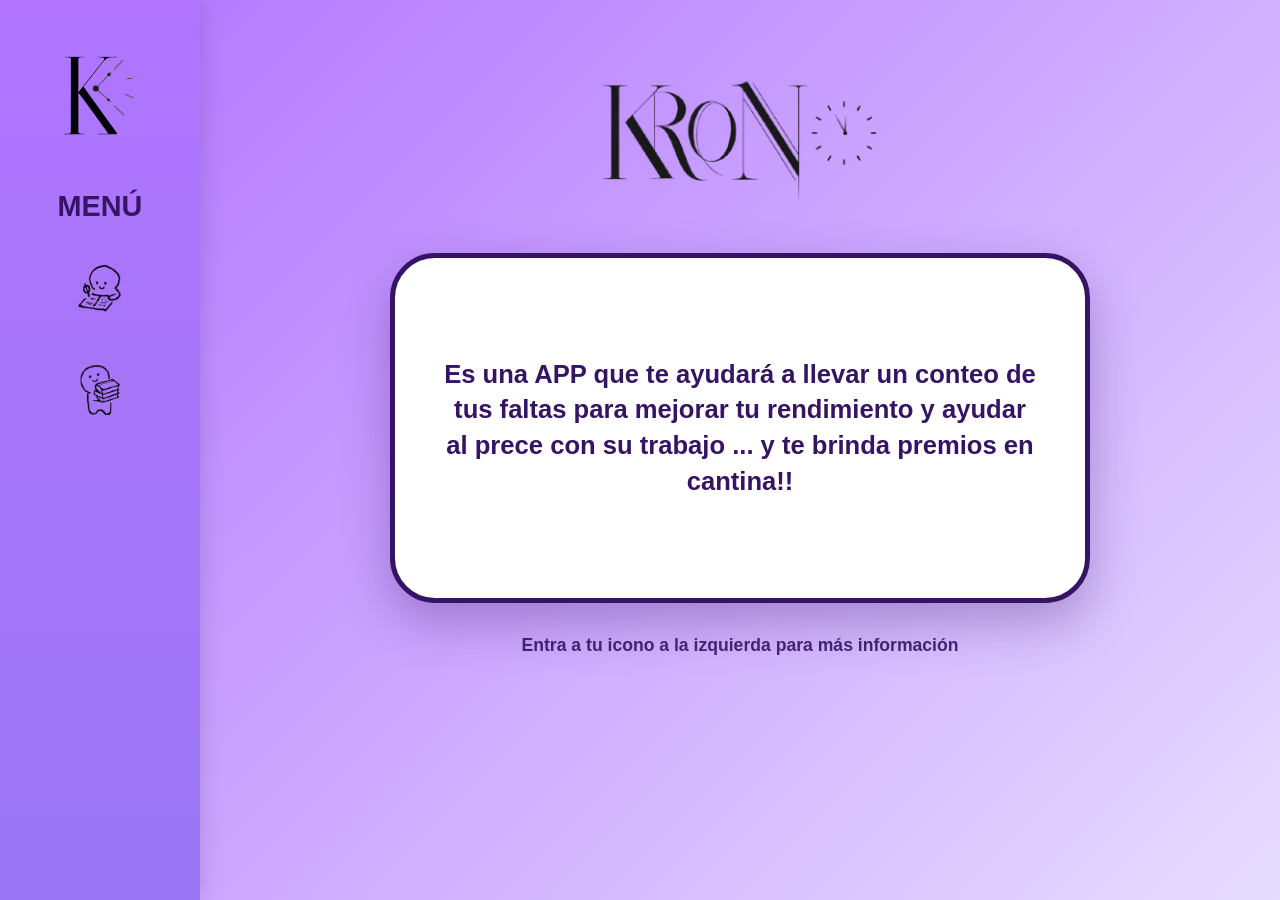
==== TESINA/CODIGO/Index.html @ 855ec4f6 "primerapantallacodigo" ====
<!DOCTYPE html>
<html lang="es">
<head>
    <meta charset="UTF-8">
    <meta name="viewport" content="width=device-width, initial-scale=1.0">
    <title>KRONO | Web Oficial</title>
    <link rel="stylesheet" href="style.css">
</head>
<body>

    <div class="layout">
        <aside class="sidebar">
            <div class="logo-top">
                <img src="logo-lateral.png" alt="Logo" class="side-img">
            </div> 
            
            <h2 class="menu-title">MENÚ</h2>
            
            <nav class="nav-icons">
                <a href="alumno.html" target="_blank" class="nav-item">
                    <img src="icono-alumno.png" alt="Alumno">
                </a>
                <a href="preceptoria.html" target="_blank" class="nav-item">
                    <img src="icono-prece.png" alt="Preceptoría">
                </a>
            </nav>
        </aside>

        <main class="main-content">
            <div class="hero-container">
                
                <div class="main-title-img">
                    <img src="titulo-krono-imagen.png" alt="KRONO" class="krono-header">
                </div>
                
                <div class="flip-card">
                    <div class="flip-card-inner">
                        
                        <div class="flip-card-front">
                            <p>Es una APP que te ayudará a llevar un conteo de tus faltas para mejorar tu rendimiento y ayudar al prece con su trabajo ... y te brinda premios en cantina!!</p>
                        </div>

                        <div class="flip-card-back">
                            <img src="imagen-escuela.png" alt="Mi Escuela" class="school-img">
                        </div>

                    </div>
                </div>

                <p class="footer-msg">Entra a tu icono a la izquierda para más información</p>
            </div>
        </main>
    </div>

</body>
</html>
---- TESINA/CODIGO/style.css ----
:root {
    --p1: #9976f3;
    --p2: #b67bff;
    --p3: #b175ff;
    --dark: #351464;
    --bg-light: #e6dcff;
}

* {
    margin: 0;
    padding: 0;
    box-sizing: border-box;
}

body {
    background: #e6dcff;
    min-height: 100vh;
    font-family: 'Arial', sans-serif;
    overflow-x: hidden;
}

.layout {
    display: flex;
    min-height: 100vh;
    width: 100%;
}

/* --- SIDEBAR IZQUIERDA --- */
.sidebar {
    width: 200px;
    background: linear-gradient(to bottom, var(--p3), var(--p1));
    display: flex;
    flex-direction: column;
    align-items: center;
    padding: 2rem 0.5rem;
    box-shadow: 5px 0 20px rgba(0,0,0,0.1);
    flex-shrink: 0;
    z-index: 10;
}

.side-img {
    width: 130px; /* Tamaño que vos elegiste */
    height: auto;
    margin-bottom: 1.5rem;
}

.menu-title {
    color: var(--dark);
    font-size: 1.8rem;
    font-weight: 900;
    margin-bottom: 2.5rem;
    text-align: center;
}

.nav-icons {
    display: flex;
    flex-direction: column;
    gap: 3rem;
}

.nav-item img {
    width: 50px;
    height: auto;
    transition: transform 0.3s ease;
}

.nav-item:hover img {
    transform: scale(1.50); /* Tu efecto de agrandado */
}

/* --- CONTENIDO DERECHO CON DEGRADADO --- */
.main-content {
    flex: 1;
    display: flex;
    justify-content: center;
    align-items: flex-start; /* Contenido arriba */
    padding-top: 5vh;
    padding-left: 2rem;
    padding-right: 2rem;
    background: linear-gradient(135deg, var(--p2) 0%, var(--bg-light) 100%);
}

.hero-container {
    max-width: 700px;
    width: 100%;
    text-align: center;
}

/* Título KRONO con efecto igual a los iconos */
.krono-header {
    width: 100%;
    max-width: 320px;
    height: auto;
    margin-bottom: 1.5rem;
    transition: transform 0.3s ease;
    cursor: pointer;
}

.krono-header:hover {
    transform: scale(1.30);
}

/* --- MAGIA DEL FLIP CARD (GIRO) --- */
.flip-card {
    background-color: transparent;
    width: 100%;
    height: 350px; 
    perspective: 1000px;
    margin-bottom: 2rem;
}

.flip-card-inner {
    position: relative;
    width: 100%;
    height: 100%;
    text-align: center;
    transition: transform 0.8s;
    transform-style: preserve-3d;
}

/* Girar al pasar el mouse */
.flip-card:hover .flip-card-inner {
    transform: rotateY(180deg);
}

.flip-card-front, .flip-card-back {
    position: absolute;
    width: 100%;
    height: 100%;
    -webkit-backface-visibility: hidden;
    backface-visibility: hidden;
    border-radius: 45px;
    display: flex;
    align-items: center;
    justify-content: center;
    /* Borde oscuro y sombra pesada */
    border: 5px solid var(--dark);
    box-shadow: 0 20px 50px rgba(53, 20, 100, 0.3);
}

/* Cara Frontal (Texto) */
.flip-card-front {
    background-color: white;
    padding: 3rem;
}

.flip-card-front p {
    color: var(--dark);
    font-size: 1.6rem;
    line-height: 1.4;
    font-weight: 600;
}

/* Cara Trasera (Imagen Escuela con Degradado Celeste Arriba) */
.flip-card-back {
    background-color: var(--p1);
    transform: rotateY(180deg);
    overflow: hidden;
    position: relative;
}

/* El degradado celeste arriba de la imagen */
.flip-card-back::after {
    content: "";
    position: absolute;
    top: 0;
    left: 0;
    width: 100%;
    height: 40%;
    background: linear-gradient(to bottom, rgba(135, 206, 235, 0.7) 0%, transparent 100%);
    z-index: 1;
}

.school-img {
    width: 100%;
    height: 100%;
    object-fit: cover;
    position: absolute;
    top: 0;
    left: 0;
    z-index: 0;
}

.footer-msg {
    font-size: 1.1rem;
    color: var(--dark);
    font-weight: bold;
    opacity: 0.9;
}

/* --- AJUSTES PARA CELULARES --- */
@media (max-width: 768px) {
    .sidebar {
        width: 85px;
    }
    
    .side-img {
        width: 60px; /* Más chico en celu para que no tape todo */
    }

    .menu-title {
        font-size: 0.9rem;
    }

    .nav-item img {
        width: 40px;
    }

    .flip-card {
        height: 280px;
    }

    .flip-card-front p {
        font-size: 1.1rem;
    }

    .krono-header {
        max-width: 220px;
    }
}
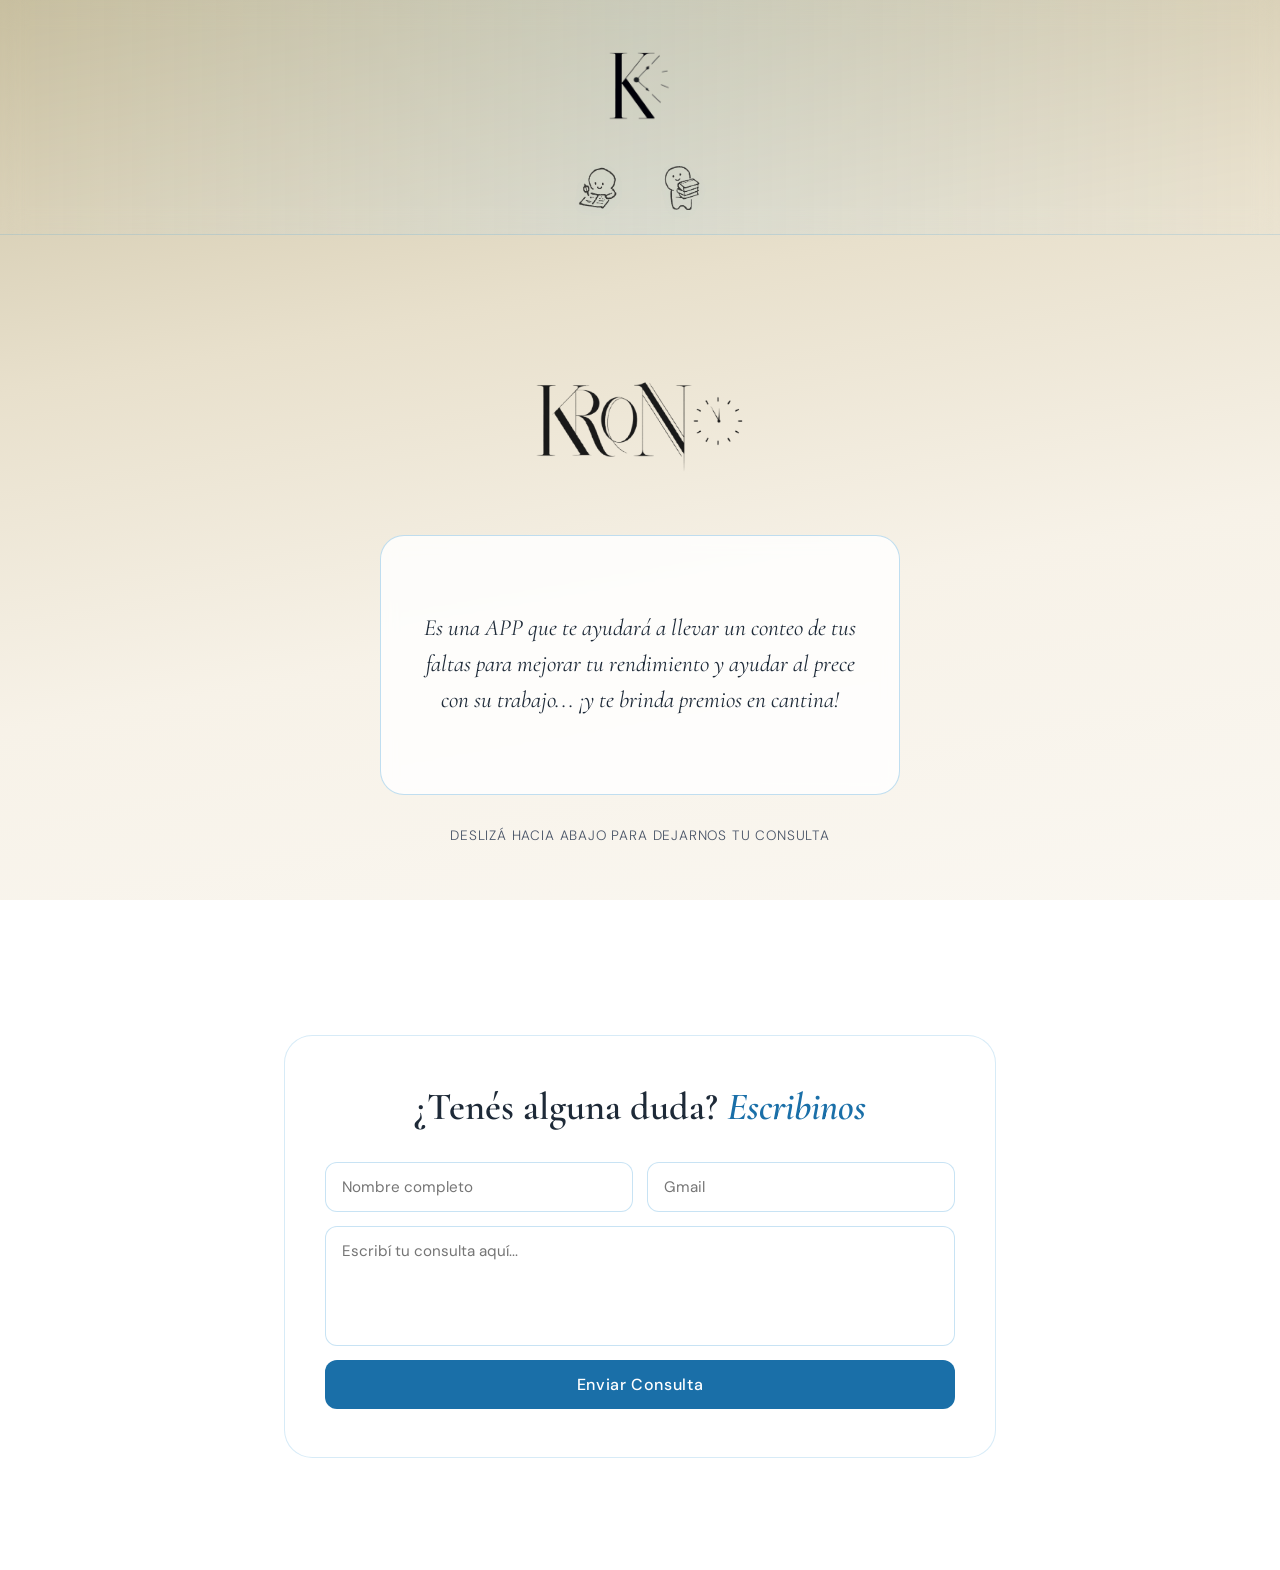
==== commit f995261e: "cambiamoslaestetica" ====
--- a/TESINA/CODIGO/Index.html
+++ b/TESINA/CODIGO/Index.html
@@ -7,50 +7,65 @@
     <link rel="stylesheet" href="style.css">
 </head>
 <body>
+    <div class="bg-blur"></div>
 
     <div class="layout">
-        <aside class="sidebar">
+
+        <header class="sidebar">
             <div class="logo-top">
-                <img src="logo-lateral.png" alt="Logo" class="side-img">
-            </div> 
-            
-            <h2 class="menu-title">MENÚ</h2>
-            
+                <img src="logo-lateral.png" alt="Logo KRONO" class="side-img">
+            </div>
             <nav class="nav-icons">
-                <a href="alumno.html" target="_blank" class="nav-item">
+                <a href="alumno.html" class="nav-item">
                     <img src="icono-alumno.png" alt="Alumno">
                 </a>
-                <a href="preceptoria.html" target="_blank" class="nav-item">
+                <a href="preceptoria.html" class="nav-item">
                     <img src="icono-prece.png" alt="Preceptoría">
                 </a>
             </nav>
-        </aside>
+        </header>
 
         <main class="main-content">
-            <div class="hero-container">
-                
-                <div class="main-title-img">
-                    <img src="titulo-krono-imagen.png" alt="KRONO" class="krono-header">
+
+            <section class="hero-section">
+                <div class="hero-container">
+                    <div class="main-title-img">
+                        <img src="titulo-krono-imagen.png" alt="KRONO" class="krono-header">
+                    </div>
+
+                    <div class="flip-card">
+                        <div class="flip-card-inner">
+                            <div class="flip-card-front">
+                                <p>Es una APP que te ayudará a llevar un conteo de tus faltas para mejorar tu rendimiento y ayudar al prece con su trabajo... ¡y te brinda premios en cantina!</p>
+                            </div>
+                            <div class="flip-card-back">
+                                <img src="imagen-escuela.png" alt="Mi Escuela" class="school-img">
+                            </div>
+                        </div>
+                    </div>
+
+                    <p class="footer-msg">Deslizá hacia abajo para dejarnos tu consulta</p>
                 </div>
-                
-                <div class="flip-card">
-                    <div class="flip-card-inner">
-                        
-                        <div class="flip-card-front">
-                            <p>Es una APP que te ayudará a llevar un conteo de tus faltas para mejorar tu rendimiento y ayudar al prece con su trabajo ... y te brinda premios en cantina!!</p>
+            </section>
+
+            <section id="contacto" class="contact-section">
+                <div class="form-container">
+                    <h2 class="section-title">¿Tenés alguna duda? <span>Escribinos</span></h2>
+
+                    <form id="contactForm" action="https://formspree.io/f/mgopoaoa" method="POST" class="krono-form">
+                        <div class="form-row">
+                            <input type="text" name="nombre" id="nombre" placeholder="Nombre completo" required>
+                            <input type="email" name="email" id="email" placeholder="Gmail" required>
                         </div>
+                        <textarea name="consulta" id="consulta" placeholder="Escribí tu consulta aquí..." required></textarea>
+                        <button type="submit" class="btn-enviar">Enviar Consulta</button>
+                    </form>
+                </div>
+            </section>
 
-                        <div class="flip-card-back">
-                            <img src="imagen-escuela.png" alt="Mi Escuela" class="school-img">
-                        </div>
-
-                    </div>
-                </div>
-
-                <p class="footer-msg">Entra a tu icono a la izquierda para más información</p>
-            </div>
         </main>
     </div>
 
+    <script src="script.js"></script>
 </body>
-</html>+</html>
--- a/TESINA/CODIGO/style.css
+++ b/TESINA/CODIGO/style.css
@@ -1,220 +1,276 @@
+@import url('https://fonts.googleapis.com/css2?family=Cormorant+Garamond:ital,wght@0,400;0,600;1,400;1,600&family=DM+Sans:wght@300;400;500&display=swap');
+
 :root {
-    --p1: #9976f3;
-    --p2: #b67bff;
-    --p3: #b175ff;
-    --dark: #351464;
-    --bg-light: #e6dcff;
-}
-
-* {
-    margin: 0;
-    padding: 0;
-    box-sizing: border-box;
+    --sky-light:   #ddeeff;
+    --sky-mid:     #a8d4f5;
+    --sky-strong:  #4ba3d9;
+    --sky-deep:    #1a6fa8;
+    --cream-dark:  #c8bfa0;
+    --cream-mid:   #e8e0cc;
+    --cream-light: #f7f2e8;
+    --cream-pale:  #faf7f1;
+    --ink:         #1e2a38;
+    --ink-muted:   #4a5568;
+}
+
+* { margin: 0; padding: 0; box-sizing: border-box; }
+
+/* FONDO: degradé de crudo oscuro arriba → muy claro abajo */
+.bg-blur {
+    position: fixed;
+    top: 0; left: 0; width: 100%; height: 100%;
+    background: linear-gradient(170deg, var(--cream-dark) 0%, var(--cream-mid) 35%, var(--cream-light) 65%, var(--cream-pale) 100%);
+    z-index: -1;
+    transition: filter 0.2s ease;
 }
 
 body {
-    background: #e6dcff;
     min-height: 100vh;
-    font-family: 'Arial', sans-serif;
+    font-family: 'DM Sans', sans-serif;
+    color: var(--ink);
     overflow-x: hidden;
 }
 
+/* ── LAYOUT: columna centrada sin sidebar ── */
 .layout {
     display: flex;
-    min-height: 100vh;
-    width: 100%;
-}
-
-/* --- SIDEBAR IZQUIERDA --- */
+    flex-direction: column;
+    align-items: center;
+    width: 100%;
+}
+
+/* ── HEADER: logo + nav centrado ── */
 .sidebar {
-    width: 200px;
-    background: linear-gradient(to bottom, var(--p3), var(--p1));
-    display: flex;
-    flex-direction: column;
-    align-items: center;
-    padding: 2rem 0.5rem;
-    box-shadow: 5px 0 20px rgba(0,0,0,0.1);
-    flex-shrink: 0;
-    z-index: 10;
-}
-
-.side-img {
-    width: 130px; /* Tamaño que vos elegiste */
-    height: auto;
-    margin-bottom: 1.5rem;
-}
-
-.menu-title {
-    color: var(--dark);
-    font-size: 1.8rem;
-    font-weight: 900;
-    margin-bottom: 2.5rem;
+    width: 100%;
+    background: linear-gradient(to right, transparent, rgba(168,212,245,0.18), transparent);
+    border-bottom: 1px solid rgba(75,163,217,0.2);
+    display: flex;
+    flex-direction: column;
+    align-items: center;
+    padding: 2rem 1rem 1.5rem;
+    position: sticky;
+    top: 0;
+    z-index: 100;
+    backdrop-filter: blur(12px);
+    -webkit-backdrop-filter: blur(12px);
+}
+
+.logo-top { margin-bottom: 1.2rem; }
+.side-img { width: 110px; height: auto; transition: transform 0.3s ease; }
+.side-img:hover { transform: scale(1.08); }
+
+.menu-title { display: none; } /* no se usa en layout centrado */
+
+.nav-icons {
+    display: flex;
+    flex-direction: row;
+    gap: 2.5rem;
+    align-items: center;
+}
+
+.nav-item {
+    display: flex;
+    flex-direction: column;
+    align-items: center;
+    gap: 6px;
+    text-decoration: none;
+    opacity: 0.75;
+    transition: opacity 0.3s ease, transform 0.3s ease;
+}
+
+.nav-item:hover {
+    opacity: 1;
+    transform: translateY(-3px);
+}
+
+.nav-item img {
+    width: 44px;
+    height: 44px;
+    object-fit: contain;
+    filter: drop-shadow(0 2px 6px rgba(26,111,168,0.15));
+    transition: transform 0.3s cubic-bezier(0.175, 0.885, 0.32, 1.275);
+}
+
+.nav-item:hover img { transform: scale(1.15); }
+
+/* ── CONTENIDO ── */
+.main-content {
+    width: 100%;
+    max-width: 760px;
+    padding: 0 1.5rem;
+}
+
+/* ── HERO ── */
+.hero-section {
+    min-height: 80vh;
+    display: flex;
+    justify-content: center;
+    align-items: center;
+    padding: 5vh 0 4vh;
+}
+
+.hero-container {
+    width: 100%;
     text-align: center;
-}
-
-.nav-icons {
-    display: flex;
-    flex-direction: column;
-    gap: 3rem;
-}
-
-.nav-item img {
-    width: 50px;
-    height: auto;
-    transition: transform 0.3s ease;
-}
-
-.nav-item:hover img {
-    transform: scale(1.50); /* Tu efecto de agrandado */
-}
-
-/* --- CONTENIDO DERECHO CON DEGRADADO --- */
-.main-content {
-    flex: 1;
-    display: flex;
-    justify-content: center;
-    align-items: flex-start; /* Contenido arriba */
-    padding-top: 5vh;
-    padding-left: 2rem;
-    padding-right: 2rem;
-    background: linear-gradient(135deg, var(--p2) 0%, var(--bg-light) 100%);
-}
-
-.hero-container {
-    max-width: 700px;
-    width: 100%;
-    text-align: center;
-}
-
-/* Título KRONO con efecto igual a los iconos */
+    display: flex;
+    flex-direction: column;
+    align-items: center;
+    gap: 2rem;
+}
+
+.main-title-img { margin-bottom: 0.5rem; }
+
 .krono-header {
     width: 100%;
-    max-width: 320px;
-    height: auto;
-    margin-bottom: 1.5rem;
-    transition: transform 0.3s ease;
+    max-width: 240px;
     cursor: pointer;
-}
-
-.krono-header:hover {
-    transform: scale(1.30);
-}
-
-/* --- MAGIA DEL FLIP CARD (GIRO) --- */
+    transition: transform 0.35s ease;
+}
+.krono-header:hover { transform: scale(1.12); }
+
+/* ── FLIP CARD ── */
 .flip-card {
-    background-color: transparent;
-    width: 100%;
-    height: 350px; 
+    width: 100%;
+    max-width: 520px;
+    height: 260px;
     perspective: 1000px;
-    margin-bottom: 2rem;
 }
 
 .flip-card-inner {
     position: relative;
-    width: 100%;
-    height: 100%;
-    text-align: center;
+    width: 100%; height: 100%;
     transition: transform 0.8s;
     transform-style: preserve-3d;
 }
 
-/* Girar al pasar el mouse */
-.flip-card:hover .flip-card-inner {
+.flip-card:hover .flip-card-inner { transform: rotateY(180deg); }
+
+.flip-card-front,
+.flip-card-back {
+    position: absolute;
+    width: 100%; height: 100%;
+    backface-visibility: hidden;
+    border-radius: 24px;
+    border: 1.5px solid rgba(75,163,217,0.35);
+    display: flex;
+    align-items: center;
+    justify-content: center;
+    overflow: hidden;
+}
+
+.flip-card-front {
+    background: rgba(255,255,255,0.82);
+    backdrop-filter: blur(8px);
+    padding: 2rem 2.5rem;
+}
+
+.flip-card-front p {
+    font-family: 'Cormorant Garamond', serif;
+    font-size: 1.45rem;
+    font-weight: 400;
+    font-style: italic;
+    line-height: 1.55;
+    color: var(--ink);
+}
+
+.flip-card-back {
+    background: var(--sky-mid);
     transform: rotateY(180deg);
 }
 
-.flip-card-front, .flip-card-back {
-    position: absolute;
-    width: 100%;
-    height: 100%;
-    -webkit-backface-visibility: hidden;
-    backface-visibility: hidden;
-    border-radius: 45px;
-    display: flex;
-    align-items: center;
+.school-img { width: 100%; height: 100%; object-fit: cover; }
+
+.footer-msg {
+    font-family: 'DM Sans', sans-serif;
+    font-size: 0.85rem;
+    font-weight: 300;
+    letter-spacing: 0.06em;
+    color: var(--ink-muted);
+    text-transform: uppercase;
+}
+
+/* ── FORMULARIO ── */
+.contact-section {
+    padding: 5rem 0 7rem;
+    display: flex;
     justify-content: center;
-    /* Borde oscuro y sombra pesada */
-    border: 5px solid var(--dark);
-    box-shadow: 0 20px 50px rgba(53, 20, 100, 0.3);
-}
-
-/* Cara Frontal (Texto) */
-.flip-card-front {
-    background-color: white;
-    padding: 3rem;
-}
-
-.flip-card-front p {
-    color: var(--dark);
-    font-size: 1.6rem;
-    line-height: 1.4;
+}
+
+.form-container {
+    width: 100%;
+    background: rgba(255,255,255,0.78);
+    padding: 3rem 2.5rem;
+    border-radius: 28px;
+    border: 1.5px solid rgba(75,163,217,0.22);
+    backdrop-filter: blur(10px);
+}
+
+.section-title {
+    font-family: 'Cormorant Garamond', serif;
+    font-size: 2.4rem;
     font-weight: 600;
-}
-
-/* Cara Trasera (Imagen Escuela con Degradado Celeste Arriba) */
-.flip-card-back {
-    background-color: var(--p1);
-    transform: rotateY(180deg);
-    overflow: hidden;
-    position: relative;
-}
-
-/* El degradado celeste arriba de la imagen */
-.flip-card-back::after {
-    content: "";
-    position: absolute;
-    top: 0;
-    left: 0;
-    width: 100%;
-    height: 40%;
-    background: linear-gradient(to bottom, rgba(135, 206, 235, 0.7) 0%, transparent 100%);
-    z-index: 1;
-}
-
-.school-img {
-    width: 100%;
-    height: 100%;
-    object-fit: cover;
-    position: absolute;
-    top: 0;
-    left: 0;
-    z-index: 0;
-}
-
-.footer-msg {
-    font-size: 1.1rem;
-    color: var(--dark);
-    font-weight: bold;
-    opacity: 0.9;
-}
-
-/* --- AJUSTES PARA CELULARES --- */
-@media (max-width: 768px) {
-    .sidebar {
-        width: 85px;
-    }
-    
-    .side-img {
-        width: 60px; /* Más chico en celu para que no tape todo */
-    }
-
-    .menu-title {
-        font-size: 0.9rem;
-    }
-
-    .nav-item img {
-        width: 40px;
-    }
-
-    .flip-card {
-        height: 280px;
-    }
-
-    .flip-card-front p {
-        font-size: 1.1rem;
-    }
-
-    .krono-header {
-        max-width: 220px;
-    }
-}+    margin-bottom: 2rem;
+    text-align: center;
+    color: var(--ink);
+}
+.section-title span { color: var(--sky-deep); font-style: italic; }
+
+.krono-form { display: flex; flex-direction: column; gap: 14px; }
+.form-row { display: grid; grid-template-columns: 1fr 1fr; gap: 14px; }
+
+input, textarea {
+    padding: 14px 16px;
+    border: 1.5px solid rgba(75,163,217,0.3);
+    border-radius: 12px;
+    font-family: 'DM Sans', sans-serif;
+    font-size: 0.95rem;
+    background: rgba(255,255,255,0.7);
+    color: var(--ink);
+    outline: none;
+    transition: border-color 0.25s ease, background 0.25s ease;
+}
+input:focus, textarea:focus {
+    border-color: var(--sky-strong);
+    background: white;
+}
+textarea { min-height: 120px; resize: none; }
+
+.btn-enviar {
+    background: var(--sky-deep);
+    color: white;
+    padding: 14px;
+    border: none;
+    border-radius: 12px;
+    font-family: 'DM Sans', sans-serif;
+    font-size: 1rem;
+    font-weight: 500;
+    letter-spacing: 0.04em;
+    cursor: pointer;
+    transition: background 0.25s ease, transform 0.2s ease;
+}
+.btn-enviar:hover { background: var(--sky-strong); transform: translateY(-2px); }
+
+/* ── MOBILE ── */
+@media (max-width: 640px) {
+    .side-img { width: 80px; }
+    .nav-icons { gap: 1.8rem; }
+    .nav-item img { width: 36px; height: 36px; }
+    .flip-card { height: 210px; }
+    .flip-card-front p { font-size: 1.15rem; }
+    .form-row { grid-template-columns: 1fr; }
+    .section-title { font-size: 1.8rem; }
+    .form-container { padding: 2rem 1.5rem; }
+}
+
+/* ══════════════════════════════════
+   HEADER — ocultar al hacer scroll
+══════════════════════════════════ */
+.sidebar {
+    transition: transform 0.35s cubic-bezier(0.4, 0, 0.2, 1),
+                opacity   0.35s ease;
+}
+.sidebar.header-oculto {
+    transform: translateY(-100%);
+    opacity: 0;
+    pointer-events: none;
+}
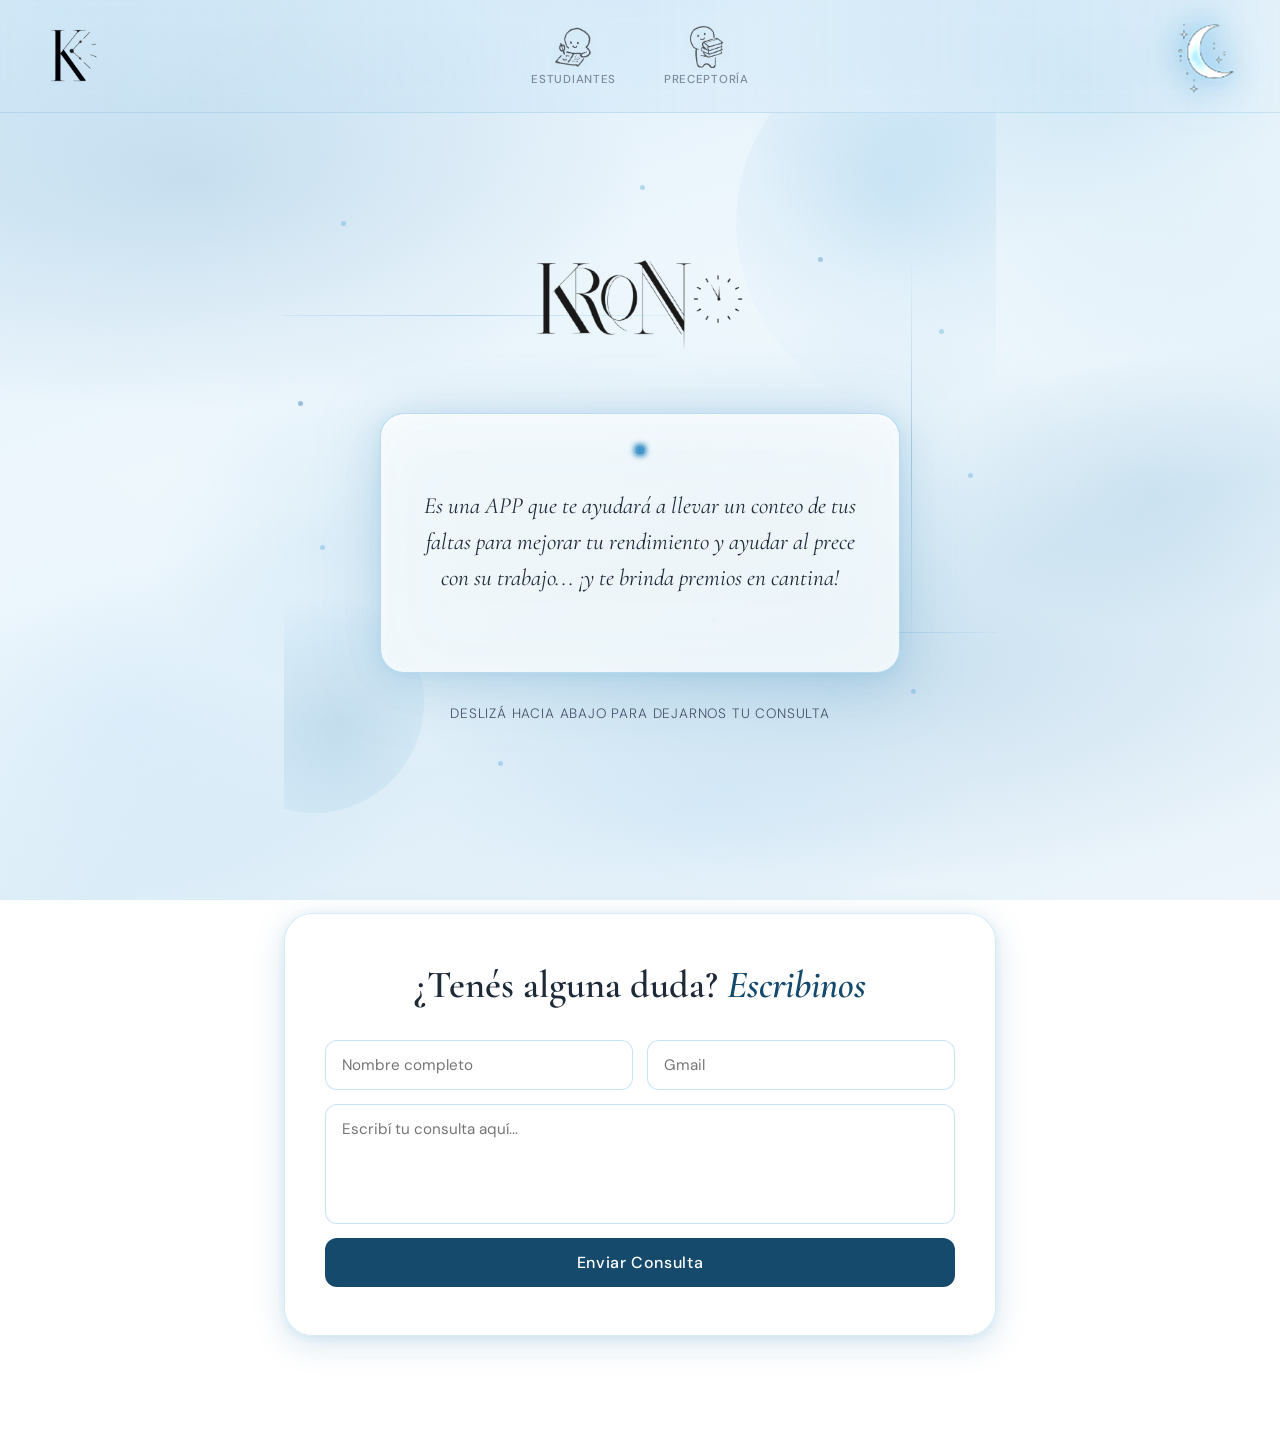
==== commit dadc405c: "update27mayo" ====
--- a/TESINA/CODIGO/Index.html
+++ b/TESINA/CODIGO/Index.html
@@ -3,7 +3,8 @@
 <head>
     <meta charset="UTF-8">
     <meta name="viewport" content="width=device-width, initial-scale=1.0">
-    <title>KRONO | Web Oficial</title>
+    <title>Krono | Web Oficial</title>
+    <link rel="icon" type="image/x-icon" href="favicon.png">
     <link rel="stylesheet" href="style.css">
 </head>
 <body>
@@ -15,12 +16,14 @@
             <div class="logo-top">
                 <img src="logo-lateral.png" alt="Logo KRONO" class="side-img">
             </div>
-            <nav class="nav-icons">
+                        <nav class="nav-icons">
                 <a href="alumno.html" class="nav-item">
-                    <img src="icono-alumno.png" alt="Alumno">
+                    <img src="icono-alumno.png" alt="Estudiantes">
+                    <span class="nav-label">Estudiantes</span>
                 </a>
                 <a href="preceptoria.html" class="nav-item">
                     <img src="icono-prece.png" alt="Preceptoría">
+                    <span class="nav-label">Preceptoría</span>
                 </a>
             </nav>
         </header>
@@ -28,6 +31,20 @@
         <main class="main-content">
 
             <section class="hero-section">
+
+                <!-- Líneas animadas de acento -->
+                <div class="hero-lines" aria-hidden="true">
+                    <span></span>
+                    <span></span>
+                    <span></span>
+                </div>
+
+                <!-- Puntos decorativos pulsantes de fondo -->
+                <div class="hero-dots" aria-hidden="true">
+                    <span></span><span></span><span></span><span></span><span></span>
+                    <span></span><span></span><span></span><span></span><span></span>
+                </div>
+
                 <div class="hero-container">
                     <div class="main-title-img">
                         <img src="titulo-krono-imagen.png" alt="KRONO" class="krono-header">
--- a/TESINA/CODIGO/style.css
+++ b/TESINA/CODIGO/style.css
@@ -4,7 +4,7 @@
     --sky-light:   #ddeeff;
     --sky-mid:     #a8d4f5;
     --sky-strong:  #4ba3d9;
-    --sky-deep:    #1a6fa8;
+    --sky-deep:    #164a6d;
     --cream-dark:  #c8bfa0;
     --cream-mid:   #e8e0cc;
     --cream-light: #f7f2e8;
@@ -15,13 +15,52 @@
 
 * { margin: 0; padding: 0; box-sizing: border-box; }
 
-/* FONDO: degradé de crudo oscuro arriba → muy claro abajo */
+/* FONDO */
 .bg-blur {
     position: fixed;
     top: 0; left: 0; width: 100%; height: 100%;
-    background: linear-gradient(170deg, var(--cream-dark) 0%, var(--cream-mid) 35%, var(--cream-light) 65%, var(--cream-pale) 100%);
-    z-index: -1;
+    background: linear-gradient(160deg,
+        #d4eaf8 0%,
+        #e5f2fb 22%,
+        #f2f9fd 45%,
+        #deeef8 68%,
+        #edf5fb 100%
+    );
+    z-index: -2;
     transition: filter 0.2s ease;
+}
+
+/* Manchas de color vivas que flotan sobre el fondo */
+.bg-blur::before {
+    content: '';
+    position: absolute;
+    inset: 0;
+    background:
+        radial-gradient(ellipse 55% 40% at 15% 20%,  rgba(26,111,168,0.14)  0%, transparent 65%),
+        radial-gradient(ellipse 45% 50% at 85% 10%,  rgba(75,163,217,0.16)  0%, transparent 60%),
+        radial-gradient(ellipse 60% 35% at 70% 75%,  rgba(26,111,168,0.11)  0%, transparent 65%),
+        radial-gradient(ellipse 40% 45% at 10% 80%,  rgba(168,212,245,0.22) 0%, transparent 60%),
+        radial-gradient(ellipse 50% 30% at 50% 50%,  rgba(75,163,217,0.08)  0%, transparent 70%);
+    animation: fondo-respirar 12s ease-in-out infinite alternate;
+}
+
+/* Segunda capa: destellos de color más saturados que se mueven */
+.bg-blur::after {
+    content: '';
+    position: absolute;
+    inset: 0;
+    background:
+        radial-gradient(ellipse 30% 25% at 90% 55%,  rgba(26,111,168,0.10)  0%, transparent 60%),
+        radial-gradient(ellipse 25% 30% at 25% 60%,  rgba(75,163,217,0.10)  0%, transparent 55%),
+        radial-gradient(ellipse 35% 20% at 55% 90%,  rgba(168,212,245,0.18) 0%, transparent 60%);
+    animation: fondo-respirar 16s ease-in-out infinite alternate-reverse;
+}
+
+@keyframes fondo-respirar {
+    0%   { opacity: 0.7; transform: scale(1)    translateX(0)    translateY(0);   }
+    33%  { opacity: 1;   transform: scale(1.03) translateX(12px) translateY(-8px);}
+    66%  { opacity: 0.85;transform: scale(0.98) translateX(-8px) translateY(10px);}
+    100% { opacity: 1;   transform: scale(1.04) translateX(6px)  translateY(-5px);}
 }
 
 body {
@@ -31,7 +70,7 @@
     overflow-x: hidden;
 }
 
-/* ── LAYOUT: columna centrada sin sidebar ── */
+/* ── LAYOUT ── */
 .layout {
     display: flex;
     flex-direction: column;
@@ -39,32 +78,50 @@
     width: 100%;
 }
 
-/* ── HEADER: logo + nav centrado ── */
+/* ══════════════════════════════════
+   NAVBAR HORIZONTAL (logo izq / nav centro)
+══════════════════════════════════ */
 .sidebar {
     width: 100%;
     background: linear-gradient(to right, transparent, rgba(168,212,245,0.18), transparent);
     border-bottom: 1px solid rgba(75,163,217,0.2);
     display: flex;
-    flex-direction: column;
+    flex-direction: row;
     align-items: center;
-    padding: 2rem 1rem 1.5rem;
+    justify-content: space-between;
+    padding: 0.85rem 2rem;
     position: sticky;
     top: 0;
     z-index: 100;
     backdrop-filter: blur(12px);
     -webkit-backdrop-filter: blur(12px);
-}
-
-.logo-top { margin-bottom: 1.2rem; }
-.side-img { width: 110px; height: auto; transition: transform 0.3s ease; }
+    transition: transform 0.35s cubic-bezier(0.4, 0, 0.2, 1),
+                opacity   0.35s ease;
+}
+.sidebar.header-oculto {
+    transform: translateY(-100%);
+    opacity: 0;
+    pointer-events: none;
+}
+
+/* Logo — izquierda */
+.logo-top {
+    margin-bottom: 0;
+    display: flex;
+    align-items: center;
+    text-decoration: none;
+}
+.side-img { width: 85px; height: auto; transition: transform 0.3s ease; }
 .side-img:hover { transform: scale(1.08); }
 
-.menu-title { display: none; } /* no se usa en layout centrado */
-
+/* Nav — centro absoluto */
 .nav-icons {
+    position: absolute;
+    left: 50%;
+    transform: translateX(-50%);
     display: flex;
     flex-direction: row;
-    gap: 2.5rem;
+    gap: 3rem;
     align-items: center;
 }
 
@@ -72,26 +129,42 @@
     display: flex;
     flex-direction: column;
     align-items: center;
-    gap: 6px;
+    gap: 4px;
     text-decoration: none;
-    opacity: 0.75;
+    opacity: 0.65;
     transition: opacity 0.3s ease, transform 0.3s ease;
 }
-
-.nav-item:hover {
-    opacity: 1;
-    transform: translateY(-3px);
-}
+.nav-item:hover { opacity: 1; transform: translateY(-3px); }
+.nav-item.active { opacity: 1; transform: translateY(-3px); }
 
 .nav-item img {
-    width: 44px;
-    height: 44px;
+    width: 42px;
+    height: 42px;
     object-fit: contain;
     filter: drop-shadow(0 2px 6px rgba(26,111,168,0.15));
     transition: transform 0.3s cubic-bezier(0.175, 0.885, 0.32, 1.275);
 }
-
-.nav-item:hover img { transform: scale(1.15); }
+.nav-item.active img {
+    transform: scale(1.18);
+    filter: drop-shadow(0 0 8px rgba(75,163,217,0.5));
+}
+.nav-item:not(.active):hover img { transform: scale(1.12); }
+
+/* Label debajo del icono */
+.nav-label {
+    font-family: 'DM Sans', sans-serif;
+    font-size: 0.72rem;
+    font-weight: 500;
+    letter-spacing: 0.06em;
+    text-transform: uppercase;
+    color: var(--ink-muted);
+    transition: color 0.3s;
+}
+.nav-item:hover .nav-label,
+.nav-item.active .nav-label { color: var(--sky-deep); }
+
+.menu-title { display: none; }
+
 
 /* ── CONTENIDO ── */
 .main-content {
@@ -100,15 +173,151 @@
     padding: 0 1.5rem;
 }
 
-/* ── HERO ── */
+
+/* ══════════════════════════════════════════════
+   HERO
+══════════════════════════════════════════════ */
 .hero-section {
     min-height: 80vh;
     display: flex;
     justify-content: center;
     align-items: center;
     padding: 5vh 0 4vh;
-}
-
+    position: relative;  /* para que los decorados se anclen acá */
+    overflow: hidden;
+}
+
+/* ── Decorados geométricos animados ── */
+.hero-section::before,
+.hero-section::after {
+    content: '';
+    position: absolute;
+    border-radius: 50%;
+    pointer-events: none;
+}
+
+/* Orbe grande superior-derecha */
+.hero-section::before {
+    width: 380px;
+    height: 380px;
+    top: -80px;
+    right: -120px;
+    background: radial-gradient(circle at 40% 40%,
+        rgba(75,163,217,0.18) 0%,
+        rgba(168,212,245,0.09) 50%,
+        transparent 70%);
+    animation: orbe-float 7s ease-in-out infinite;
+}
+
+/* Orbe pequeño inferior-izquierda */
+.hero-section::after {
+    width: 220px;
+    height: 220px;
+    bottom: 20px;
+    left: -80px;
+    background: radial-gradient(circle at 60% 60%,
+        rgba(26,111,168,0.14) 0%,
+        rgba(75,163,217,0.07) 50%,
+        transparent 70%);
+    animation: orbe-float 9s ease-in-out infinite reverse;
+}
+
+@keyframes orbe-float {
+    0%, 100% { transform: translateY(0)   scale(1);    }
+    50%       { transform: translateY(18px) scale(1.04); }
+}
+
+/* ── Líneas de acento decorativas ── */
+.hero-lines {
+    position: absolute;
+    inset: 0;
+    pointer-events: none;
+    overflow: hidden;
+}
+
+.hero-lines span {
+    position: absolute;
+    display: block;
+    border-radius: 999px;
+    background: linear-gradient(90deg,
+        transparent,
+        rgba(75,163,217,0.35),
+        transparent);
+}
+
+/* línea horizontal larga */
+.hero-lines span:nth-child(1) {
+    width: 70%;
+    height: 1px;
+    top: 28%;
+    left: -10%;
+    animation: linea-slide 8s ease-in-out infinite;
+}
+
+/* línea horizontal corta */
+.hero-lines span:nth-child(2) {
+    width: 35%;
+    height: 1px;
+    top: 72%;
+    right: -5%;
+    animation: linea-slide 11s ease-in-out infinite reverse;
+    opacity: 0.6;
+}
+
+/* línea vertical sutil */
+.hero-lines span:nth-child(3) {
+    width: 1px;
+    height: 55%;
+    top: 20%;
+    left: 88%;
+    background: linear-gradient(180deg,
+        transparent,
+        rgba(26,111,168,0.28),
+        transparent);
+    animation: linea-slide-v 10s ease-in-out infinite;
+}
+
+@keyframes linea-slide {
+    0%, 100% { transform: translateX(0);    opacity: 0.6; }
+    50%       { transform: translateX(30px); opacity: 1;   }
+}
+@keyframes linea-slide-v {
+    0%, 100% { transform: translateY(0);    opacity: 0.5; }
+    50%       { transform: translateY(20px); opacity: 0.9; }
+}
+
+/* ── Puntos decorativos estáticos de fondo ── */
+.hero-dots {
+    position: absolute;
+    inset: 0;
+    pointer-events: none;
+}
+.hero-dots span {
+    position: absolute;
+    width: 5px;
+    height: 5px;
+    border-radius: 50%;
+    background: rgba(75,163,217,0.35);
+    animation: dot-pulse 4s ease-in-out infinite;
+}
+.hero-dots span:nth-child(1)  { top:15%;  left:8%;   animation-delay: 0s;    }
+.hero-dots span:nth-child(2)  { top:30%;  left:92%;  animation-delay: 0.8s;  }
+.hero-dots span:nth-child(3)  { top:60%;  left:5%;   animation-delay: 1.6s;  }
+.hero-dots span:nth-child(4)  { top:80%;  left:88%;  animation-delay: 0.4s;  }
+.hero-dots span:nth-child(5)  { top:50%;  left:96%;  animation-delay: 2.1s;  }
+.hero-dots span:nth-child(6)  { top:10%;  left:50%;  animation-delay: 1.2s;  }
+.hero-dots span:nth-child(7)  { top:90%;  left:30%;  animation-delay: 0.6s;  }
+.hero-dots span:nth-child(8)  { top:40%;  left:2%;   animation-delay: 1.9s;  background: rgba(26,111,168,0.4); }
+.hero-dots span:nth-child(9)  { top:70%;  left:60%;  animation-delay: 3.0s;  }
+.hero-dots span:nth-child(10) { top:20%;  left:75%;  animation-delay: 2.5s;  background: rgba(26,111,168,0.3); }
+
+@keyframes dot-pulse {
+    0%, 100% { transform: scale(1);   opacity: 0.35; }
+    50%       { transform: scale(1.9); opacity: 0.75; }
+}
+
+
+/* ── Contenido hero ── */
 .hero-container {
     width: 100%;
     text-align: center;
@@ -116,6 +325,8 @@
     flex-direction: column;
     align-items: center;
     gap: 2rem;
+    position: relative;
+    z-index: 1;
 }
 
 .main-title-img { margin-bottom: 0.5rem; }
@@ -127,6 +338,7 @@
     transition: transform 0.35s ease;
 }
 .krono-header:hover { transform: scale(1.12); }
+
 
 /* ── FLIP CARD ── */
 .flip-card {
@@ -134,6 +346,11 @@
     max-width: 520px;
     height: 260px;
     perspective: 1000px;
+    filter: drop-shadow(0 10px 32px rgba(26,111,168,0.26)) drop-shadow(0 2px 8px rgba(75,163,217,0.20));
+    transition: filter 0.3s ease;
+}
+.flip-card:hover {
+    filter: drop-shadow(0 16px 40px rgba(26,111,168,0.34)) drop-shadow(0 4px 14px rgba(75,163,217,0.28));
 }
 
 .flip-card-inner {
@@ -142,7 +359,6 @@
     transition: transform 0.8s;
     transform-style: preserve-3d;
 }
-
 .flip-card:hover .flip-card-inner { transform: rotateY(180deg); }
 
 .flip-card-front,
@@ -163,7 +379,6 @@
     backdrop-filter: blur(8px);
     padding: 2rem 2.5rem;
 }
-
 .flip-card-front p {
     font-family: 'Cormorant Garamond', serif;
     font-size: 1.45rem;
@@ -177,7 +392,6 @@
     background: var(--sky-mid);
     transform: rotateY(180deg);
 }
-
 .school-img { width: 100%; height: 100%; object-fit: cover; }
 
 .footer-msg {
@@ -187,7 +401,15 @@
     letter-spacing: 0.06em;
     color: var(--ink-muted);
     text-transform: uppercase;
-}
+    /* pequeña animación de rebote para invitar al scroll */
+    animation: bounce-hint 2.6s ease-in-out infinite;
+}
+
+@keyframes bounce-hint {
+    0%, 100% { transform: translateY(0);   opacity: 0.7; }
+    50%       { transform: translateY(5px); opacity: 1;   }
+}
+
 
 /* ── FORMULARIO ── */
 .contact-section {
@@ -203,6 +425,10 @@
     border-radius: 28px;
     border: 1.5px solid rgba(75,163,217,0.22);
     backdrop-filter: blur(10px);
+    box-shadow:
+        0 8px 32px rgba(26,111,168,0.18),
+        0 2px 8px  rgba(75,163,217,0.12),
+        0 0 0 1px rgba(255,255,255,0.5) inset;
 }
 
 .section-title {
@@ -250,8 +476,10 @@
 }
 .btn-enviar:hover { background: var(--sky-strong); transform: translateY(-2px); }
 
+
 /* ── MOBILE ── */
 @media (max-width: 640px) {
+    body { cursor: auto; }   /* en mobile se muestra el cursor normal */
     .side-img { width: 80px; }
     .nav-icons { gap: 1.8rem; }
     .nav-item img { width: 36px; height: 36px; }
@@ -260,17 +488,317 @@
     .form-row { grid-template-columns: 1fr; }
     .section-title { font-size: 1.8rem; }
     .form-container { padding: 2rem 1.5rem; }
-}
-
-/* ══════════════════════════════════
-   HEADER — ocultar al hacer scroll
-══════════════════════════════════ */
-.sidebar {
-    transition: transform 0.35s cubic-bezier(0.4, 0, 0.2, 1),
-                opacity   0.35s ease;
-}
-.sidebar.header-oculto {
-    transform: translateY(-100%);
-    opacity: 0;
-    pointer-events: none;
-}
+    .hero-section::before { width: 220px; right: -60px; }
+    .hero-section::after  { width: 150px; left: -40px;  }
+}
+
+/* Prevenir flash blanco al cargar en modo oscuro */
+html.dark-pre body { background: #060e18; }
+
+/* ══════════════════════════════════════════════
+   MODO OSCURO — variables + overrides
+══════════════════════════════════════════════ */
+*, *::before, *::after {
+    transition: background-color 0.35s ease, border-color 0.35s ease,
+                color 0.35s ease, box-shadow 0.35s ease, filter 0.35s ease !important;
+}
+body.dark-mode {
+    --ink:       #c8dff0;
+    --ink-muted: #7aa8c8;
+    color: var(--ink);
+}
+body.dark-mode .bg-blur {
+    background: linear-gradient(160deg,
+        #060e18 0%, #091422 22%, #0c1a2e 45%, #091522 68%, #060f1c 100%
+    );
+}
+body.dark-mode .bg-blur::before {
+    background:
+        radial-gradient(ellipse 55% 40% at 15% 20%,  rgba(26,111,168,0.22)  0%, transparent 65%),
+        radial-gradient(ellipse 45% 50% at 85% 10%,  rgba(75,163,217,0.20)  0%, transparent 60%),
+        radial-gradient(ellipse 60% 35% at 70% 75%,  rgba(26,111,168,0.18)  0%, transparent 65%),
+        radial-gradient(ellipse 40% 45% at 10% 80%,  rgba(75,163,217,0.16)  0%, transparent 60%),
+        radial-gradient(ellipse 50% 30% at 50% 50%,  rgba(26,111,168,0.12)  0%, transparent 70%);
+}
+body.dark-mode .bg-blur::after {
+    background:
+        radial-gradient(ellipse 30% 25% at 90% 55%,  rgba(75,163,217,0.14)  0%, transparent 60%),
+        radial-gradient(ellipse 25% 30% at 25% 60%,  rgba(26,111,168,0.12)  0%, transparent 55%),
+        radial-gradient(ellipse 35% 20% at 55% 90%,  rgba(75,163,217,0.16)  0%, transparent 60%);
+}
+body.dark-mode .sidebar {
+    background: linear-gradient(to right, transparent, rgba(26,111,168,0.15), transparent);
+    border-bottom-color: rgba(75,163,217,0.18);
+}
+body.dark-mode .nav-label { color: #5a90b8; }
+body.dark-mode .nav-item:hover .nav-label,
+body.dark-mode .nav-item.active .nav-label { color: var(--sky-mid); }
+
+body.dark-mode .flip-card-front,
+body.dark-mode .form-container,
+body.dark-mode .login-card,
+body.dark-mode .grafico-card,
+body.dark-mode .historial-card,
+body.dark-mode .resumen-card,
+body.dark-mode .accion-card,
+body.dark-mode .display-area,
+body.dark-mode .motivo-alumno-bloque,
+body.dark-mode .ev-prece-carta,
+body.dark-mode .info-alumno-card,
+body.dark-mode .aviso-item,
+body.dark-mode .lightbox-box,
+body.dark-mode .aviso-form-card {
+    background: rgba(8, 20, 38, 0.88) !important;
+    border-color: rgba(75,163,217,0.22) !important;
+    color: var(--ink) !important;
+}
+body.dark-mode h1, body.dark-mode h2, body.dark-mode h3,
+body.dark-mode .section-title, body.dark-mode .section-title-alumno,
+body.dark-mode .section-title-prece, body.dark-mode .grafico-titulo,
+body.dark-mode .accion-titulo, body.dark-mode .accion-desc,
+body.dark-mode .resumen-label, body.dark-mode .info-label,
+body.dark-mode .info-valor, body.dark-mode .aviso-form-titulo,
+body.dark-mode .aviso-alumno, body.dark-mode .aviso-motivo-texto,
+body.dark-mode .curso-titulo, body.dark-mode .motivo-nombre,
+body.dark-mode .motivo-texto, body.dark-mode .placeholder-row span {
+    color: #c8dff0 !important;
+}
+body.dark-mode .footer-msg, body.dark-mode .db-note,
+body.dark-mode .subtitle-alumno, body.dark-mode .subtitle-prece,
+body.dark-mode .grafico-subtitulo, body.dark-mode .instruccion,
+body.dark-mode .aviso-fecha-hora, body.dark-mode .aviso-estado,
+body.dark-mode .aviso-label { color: #7aa8c8 !important; }
+
+body.dark-mode input, body.dark-mode textarea, body.dark-mode select,
+body.dark-mode .aviso-input, body.dark-mode .aviso-select, body.dark-mode .aviso-textarea {
+    background: rgba(6,14,26,0.75) !important;
+    border-color: rgba(75,163,217,0.28) !important;
+    color: #c8dff0 !important;
+}
+body.dark-mode input::placeholder, body.dark-mode textarea::placeholder,
+body.dark-mode .aviso-input::placeholder, body.dark-mode .aviso-textarea::placeholder {
+    color: #4a7a9b !important;
+}
+body.dark-mode input:focus, body.dark-mode textarea:focus, body.dark-mode select:focus,
+body.dark-mode .aviso-input:focus, body.dark-mode .aviso-select:focus, body.dark-mode .aviso-textarea:focus {
+    background: rgba(6,14,26,0.92) !important;
+    border-color: var(--sky-strong) !important;
+}
+body.dark-mode input[type="date"] {
+    color-scheme: dark;
+    color: #c8dff0 !important;
+    background: rgba(6,14,26,0.75) !important;
+}
+
+/* Login card — siempre blanca en dark mode */
+body.dark-mode .login-card {
+    background: rgba(255,255,255,0.96) !important;
+    border-color: rgba(75,163,217,0.25) !important;
+}
+body.dark-mode .login-card .login-input {
+    background: transparent !important; color: #1e2a38 !important; border: none !important;
+}
+body.dark-mode .login-card input::placeholder { color: #8aabb8 !important; }
+body.dark-mode .login-card .input-icon-wrap {
+    background: rgba(255,255,255,0.7) !important;
+    border-color: rgba(75,163,217,0.3) !important;
+}
+body.dark-mode .login-card .input-icon-wrap:focus-within {
+    background: white !important; border-color: var(--sky-strong) !important;
+}
+body.dark-mode .login-card .btn-login {
+    background: var(--sky-deep) !important; color: white !important;
+}
+
+body.dark-mode .btn-curso, body.dark-mode .btn-curso-mini {
+    background: rgba(8,20,38,0.75) !important;
+    border-color: rgba(75,163,217,0.28) !important;
+    color: #c8dff0 !important;
+}
+body.dark-mode .btn-curso:hover, body.dark-mode .btn-curso-mini:hover {
+    background: rgba(26,111,168,0.22) !important; color: var(--sky-mid) !important;
+}
+body.dark-mode .btn-curso-mini.activo {
+    background: var(--sky-deep) !important; color: white !important;
+}
+body.dark-mode .btn-logout {
+    border-color: rgba(75,163,217,0.30) !important; color: #7aa8c8 !important;
+}
+body.dark-mode .tab-btn { color: #7aa8c8 !important; }
+body.dark-mode .tab-btn.tab-activa {
+    color: var(--sky-mid) !important; border-bottom-color: var(--sky-strong) !important;
+}
+body.dark-mode .tabs-prece { border-bottom-color: rgba(75,163,217,0.18) !important; }
+
+body.dark-mode .placeholder-row:not(.header-row) {
+    background: rgba(6,14,26,0.55) !important;
+    border-bottom-color: rgba(75,163,217,0.08) !important;
+}
+body.dark-mode .placeholder-row.header-row {
+    background: rgba(26,111,168,0.18) !important; color: #7aa8c8 !important;
+}
+body.dark-mode .email-col { color: #7aa8c8 !important; }
+
+body.dark-mode .motivo-alumno-header:hover { background: rgba(26,111,168,0.12) !important; }
+body.dark-mode .motivo-alumno-body { border-top-color: rgba(75,163,217,0.10) !important; }
+body.dark-mode .motivo-item { border-bottom-color: rgba(75,163,217,0.08) !important; }
+body.dark-mode .motivo-badge, body.dark-mode .curso-badge {
+    background: rgba(75,163,217,0.18) !important; color: #a8d4f5 !important;
+}
+body.dark-mode .motivo-chevron { color: #7aa8c8 !important; }
+body.dark-mode .btn-cert { background: rgba(75,163,217,0.18) !important; color: #a8d4f5 !important; }
+body.dark-mode .sin-cert { color: #4a7a9a !important; }
+
+body.dark-mode .ev-prece-carta { background: rgba(8,20,38,0.85) !important; }
+body.dark-mode .ev-prece-alumno { color: var(--sky-mid) !important; }
+body.dark-mode .ev-prece-desc, body.dark-mode .ev-prece-fecha { color: #7aa8c8 !important; }
+
+body.dark-mode .lightbox-box { background: rgba(6,14,26,0.97) !important; }
+body.dark-mode .lightbox-cerrar {
+    background: rgba(8,20,38,0.9) !important;
+    border-color: rgba(75,163,217,0.25) !important;
+    color: #7aa8c8 !important;
+}
+body.dark-mode .lightbox-info { border-top-color: rgba(75,163,217,0.15) !important; }
+body.dark-mode .lightbox-desc { color: #c8dff0 !important; }
+body.dark-mode .lightbox-alumno { color: var(--sky-mid) !important; }
+body.dark-mode .lightbox-label { color: #7aa8c8 !important; }
+body.dark-mode .lightbox-fecha { color: #5a7a9a !important; }
+
+body.dark-mode .resumen-numero { color: var(--sky-mid) !important; }
+body.dark-mode .resumen-numero.injust { color: #c06060 !important; }
+body.dark-mode .resumen-numero.just   { color: #5a9e7a !important; }
+body.dark-mode .resumen-numero.fotos  { color: var(--sky-strong) !important; }
+body.dark-mode .flip-card-back { background: rgba(26,111,168,0.35) !important; }
+
+body.dark-mode .hora-display {
+    background: rgba(6,14,26,0.75) !important;
+    border-color: rgba(75,163,217,0.28) !important;
+    color: var(--sky-mid) !important;
+}
+body.dark-mode .hora-sep { color: var(--sky-mid) !important; }
+body.dark-mode .hora-btn-nav {
+    background: rgba(26,111,168,0.18) !important;
+    border-color: rgba(75,163,217,0.25) !important;
+    color: var(--sky-mid) !important;
+}
+body.dark-mode .hora-btn-nav:hover { background: rgba(75,163,217,0.28) !important; }
+
+body.dark-mode .aviso-alumno-chip {
+    background: rgba(26,111,168,0.18) !important;
+    border-color: rgba(75,163,217,0.22) !important;
+    color: var(--sky-mid) !important;
+}
+body.dark-mode .aviso-alumno-chip.chip-anotado {
+    background: rgba(45,138,94,0.12) !important;
+    border-color: rgba(45,138,94,0.25) !important;
+    color: #5ab885 !important;
+}
+body.dark-mode .aviso-curso-nota {
+    color: var(--sky-mid) !important;
+    background: rgba(26,111,168,0.15) !important;
+    border-color: rgba(75,163,217,0.22) !important;
+}
+body.dark-mode .aviso-item.aviso-anotado {
+    background: rgba(45,138,94,0.08) !important;
+    border-color: rgba(45,138,94,0.25) !important;
+}
+
+/* ══════════════════════════════════════════════
+   TOGGLE MODO CLARO / OSCURO — dos botones
+══════════════════════════════════════════════ */
+.modo-btn {
+    width: 85px;
+    height: 85px;
+    cursor: pointer;
+    border: none;
+    background: transparent;
+    padding: 0;
+    display: flex;
+    align-items: center;
+    justify-content: center;
+    flex-shrink: 0;
+    border-radius: 50%;
+    transition: transform 0.3s ease, opacity 0.3s ease,
+                filter 0.4s ease, box-shadow 0.4s ease;
+}
+.modo-btn img {
+    width: 100%;
+    height: 100%;
+    object-fit: contain;
+    border-radius: 50%;
+    transition: filter 0.4s ease;
+}
+
+/* Activo: brilla con glow */
+.modo-btn.modo-activo {
+    opacity: 1;
+    filter: drop-shadow(0 0 8px rgba(168,212,245,0.9))
+            drop-shadow(0 0 18px rgba(75,163,217,0.6));
+    transform: scale(1.08);
+}
+.modo-btn.modo-activo img {
+    filter: brightness(1.15) saturate(1.2);
+}
+
+/* Inactivo: apagado y pequeño */
+.modo-btn.modo-inactivo {
+    opacity: 0.35;
+    filter: none;
+    transform: scale(0.88);
+}
+.modo-btn.modo-inactivo:hover {
+    opacity: 0.65;
+    transform: scale(0.94);
+}
+
+/* Mobile */
+@media (max-width: 640px) {
+    .modo-btn { width: 52px; height: 52px; }
+    #dark-toggle-wrap { gap: 2px; }
+}
+
+
+/* ── Logos en modo oscuro ── */
+body.dark-mode .side-img,
+body.dark-mode .krono-header,
+body.dark-mode .krono-header-main {
+    content: none; /* necesario para que funcione el JS */
+}
+
+/* ══════════════════════════════════════════════
+   DARK MODE — swap de imágenes a versión blanca
+══════════════════════════════════════════════ */
+
+/* Logo lateral */
+body.dark-mode .side-img {
+    content: url('logo-lateral-blanco.png');
+}
+
+/* Título KRONO (hero y panel) */
+body.dark-mode .krono-header,
+body.dark-mode .krono-header-main {
+    content: url('titulo-krono-imagen-blanco.png');
+}
+
+/* Ícono alumno en la nav */
+body.dark-mode .nav-item a[href*="alumno"] img,
+body.dark-mode a[href*="alumno"] .nav-item img,
+body.dark-mode .nav-item[href*="alumno"] img {
+    content: url('icono-alumno-blanco.png');
+}
+
+/* Ícono preceptoría en la nav */
+body.dark-mode .nav-item a[href*="prece"] img,
+body.dark-mode a[href*="prece"] .nav-item img,
+body.dark-mode .nav-item[href*="prece"] img {
+    content: url('icono-prece-blanco.png');
+}
+
+/* Los íconos de nav están dentro de <a class="nav-item"> > img */
+body.dark-mode .nav-icons .nav-item:first-child img {
+    content: url('icono-alumno-blanco.png');
+}
+body.dark-mode .nav-icons .nav-item:last-child img {
+    content: url('icono-prece-blanco.png');
+}
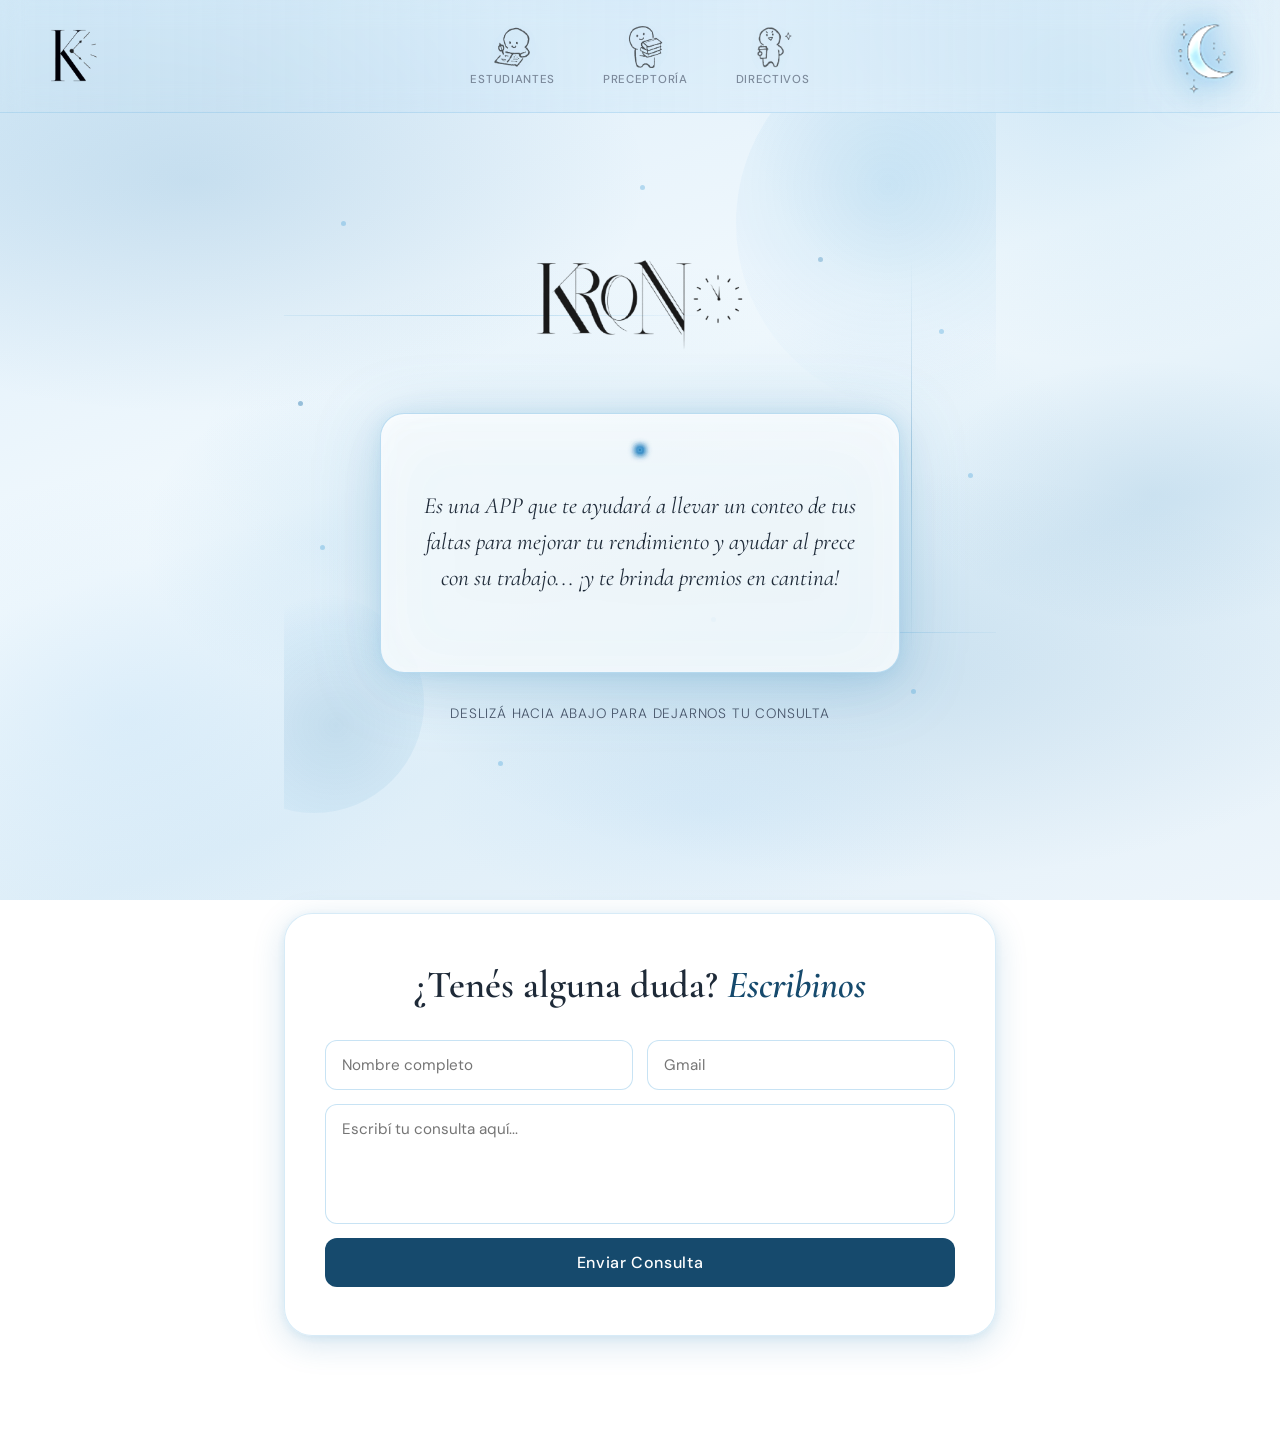
==== commit 528b6a62: "updateagosto" ====
--- a/TESINA/CODIGO/Index.html
+++ b/TESINA/CODIGO/Index.html
@@ -24,6 +24,10 @@
                 <a href="preceptoria.html" class="nav-item">
                     <img src="icono-prece.png" alt="Preceptoría">
                     <span class="nav-label">Preceptoría</span>
+                </a>
+                <a href="directivos.html" class="nav-item">
+                    <img src="icono-directivos.png" alt="Directivos" class="nav-icon-dir-img">
+                    <span class="nav-label">Directivos</span>
                 </a>
             </nav>
         </header>
--- a/TESINA/CODIGO/style.css
+++ b/TESINA/CODIGO/style.css
@@ -150,6 +150,18 @@
 }
 .nav-item:not(.active):hover img { transform: scale(1.12); }
 
+/* nav-icon-dir-img: mismo estilo que los demás íconos de nav */
+.nav-icon-dir-img {
+    width: 42px; height: 42px; object-fit: contain;
+    filter: drop-shadow(0 2px 6px rgba(26,111,168,0.15));
+    transition: transform 0.3s cubic-bezier(0.175, 0.885, 0.32, 1.275);
+}
+.nav-item.active .nav-icon-dir-img {
+    transform: scale(1.18);
+    filter: drop-shadow(0 0 8px rgba(75,163,217,0.5));
+}
+.nav-item:not(.active):hover .nav-icon-dir-img { transform: scale(1.12); }
+
 /* Label debajo del icono */
 .nav-label {
     font-family: 'DM Sans', sans-serif;
@@ -392,7 +404,15 @@
     background: var(--sky-mid);
     transform: rotateY(180deg);
 }
+@keyframes escuela-spin {
+    from { transform: rotateY(0deg);   }
+    to   { transform: rotateY(360deg); }
+}
+
 .school-img { width: 100%; height: 100%; object-fit: cover; }
+.flip-card:hover .school-img {
+    animation: escuela-spin 0.7s ease-in-out forwards;
+}
 
 .footer-msg {
     font-family: 'DM Sans', sans-serif;
@@ -802,3 +822,6 @@
 body.dark-mode .nav-icons .nav-item:last-child img {
     content: url('icono-prece-blanco.png');
 }
+body.dark-mode .nav-icons .nav-item:last-child img {
+    content: url('icono-directivos-blanco.png');
+}
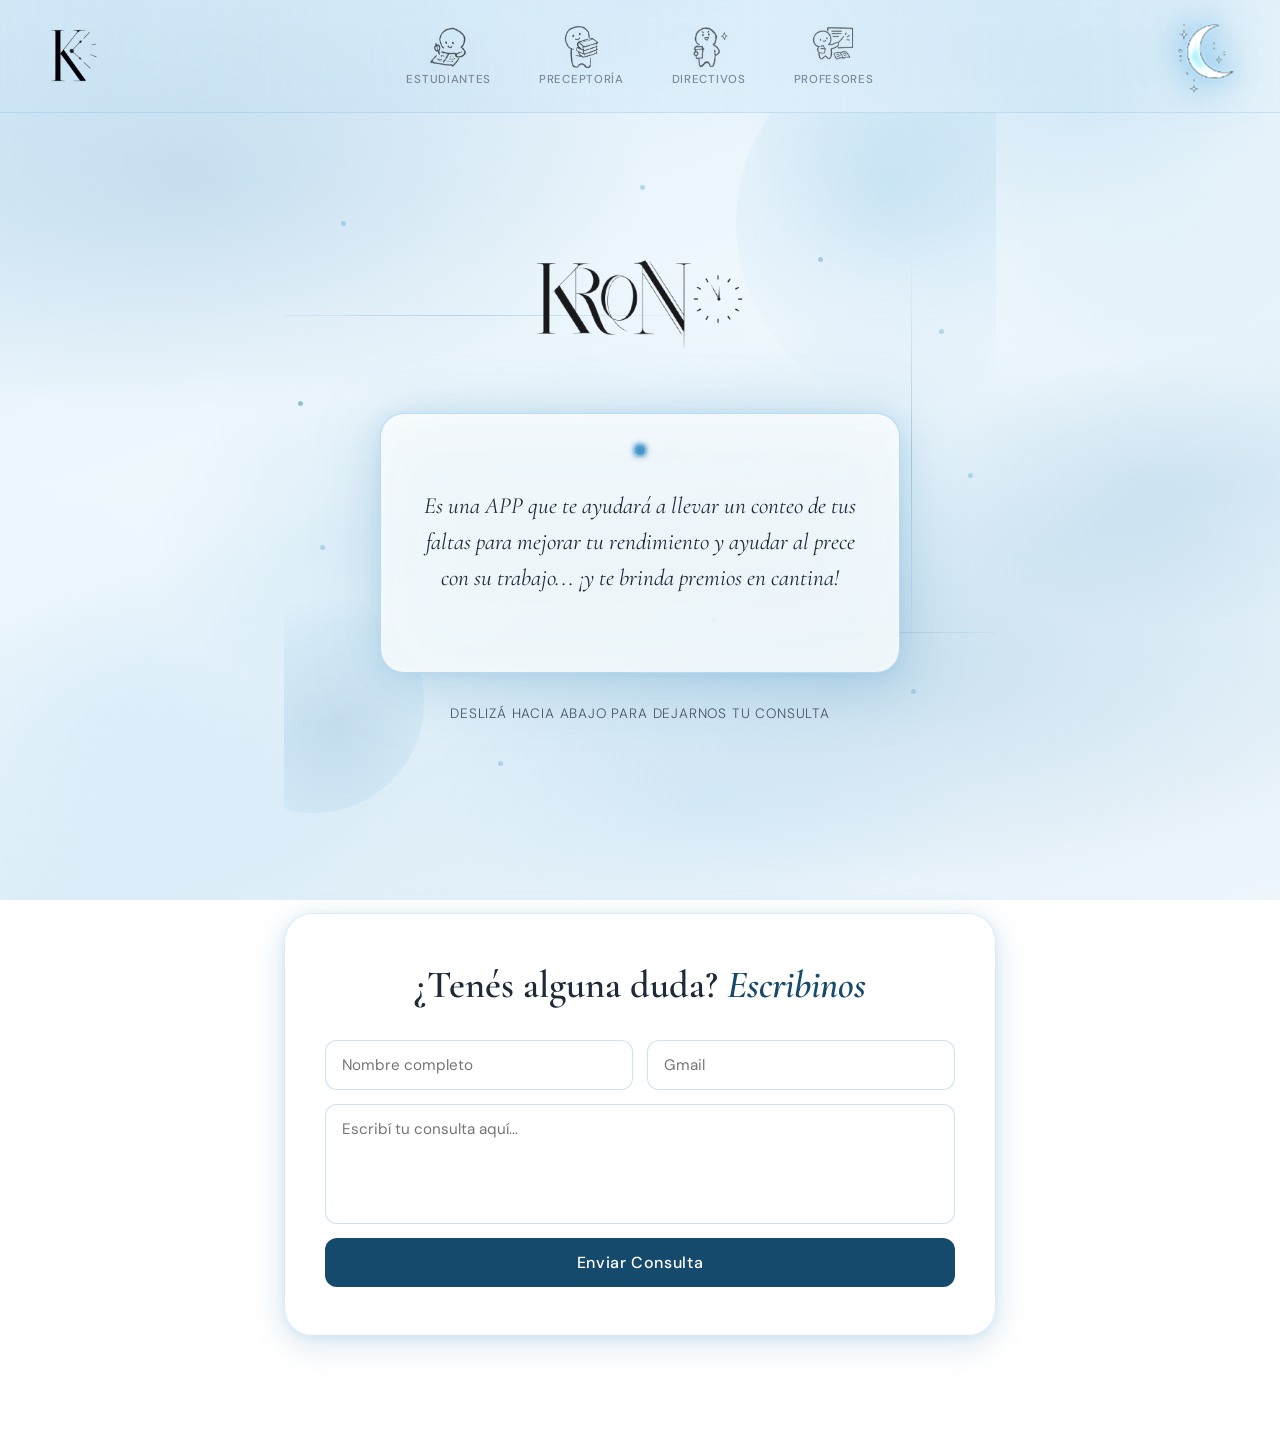
==== commit def7ae6b: "se agrega panel de profesores" ====
--- a/TESINA/CODIGO/Index.html
+++ b/TESINA/CODIGO/Index.html
@@ -6,6 +6,36 @@
     <title>Krono | Web Oficial</title>
     <link rel="icon" type="image/x-icon" href="favicon.png">
     <link rel="stylesheet" href="style.css">
+    <style>
+        /* Ícono de Profesores: dos imágenes (clara/oscura) superpuestas que se
+           cruzan según el modo — evita que se vean las dos pisadas juntas */
+        .nav-icon-profes-wrap { position: relative; display: block; }
+        .nav-icon-profes-img {
+            position: absolute; top: 0; left: 0; width: 100%; height: 100%;
+            object-fit: contain; transition: opacity 0.3s ease;
+        }
+        .nav-icon-profes-img.icon-oscuro { opacity: 0; }
+        body.dark-mode .nav-icon-profes-img.icon-claro { opacity: 0; }
+        body.dark-mode .nav-icon-profes-img.icon-oscuro { opacity: 1; }
+    </style>
+    <script>
+        // Iguala el tamaño del ícono de Profesores (dos <img> apiladas) al de
+        // los demás íconos del nav, midiendo el real en vez de adivinar un px.
+        function igualarTamanoIconoProfes() {
+            var wrap = document.querySelector('.nav-icon-profes-wrap');
+            var otro = document.querySelector('.nav-item img:not(.nav-icon-profes-img)');
+            if (!wrap || !otro) return;
+            var w = otro.getBoundingClientRect().width;
+            var h = otro.getBoundingClientRect().height;
+            if (w && h) {
+                wrap.style.width  = w + 'px';
+                wrap.style.height = h + 'px';
+            }
+        }
+        document.addEventListener('DOMContentLoaded', igualarTamanoIconoProfes);
+        window.addEventListener('load', igualarTamanoIconoProfes);
+        window.addEventListener('resize', igualarTamanoIconoProfes);
+    </script>
 </head>
 <body>
     <div class="bg-blur"></div>
@@ -28,6 +58,13 @@
                 <a href="directivos.html" class="nav-item">
                     <img src="icono-directivos.png" alt="Directivos" class="nav-icon-dir-img">
                     <span class="nav-label">Directivos</span>
+                </a>
+                <a href="profesores.html" class="nav-item">
+                    <span class="nav-icon-profes-wrap">
+                        <img src="Icono-profes.png" alt="Profesores" class="nav-icon-profes-img icon-claro">
+                        <img src="Icono-profes-blanco.png" alt="Profesores" class="nav-icon-profes-img icon-oscuro">
+                    </span>
+                    <span class="nav-label">Profesores</span>
                 </a>
             </nav>
         </header>
--- a/TESINA/CODIGO/style.css
+++ b/TESINA/CODIGO/style.css
@@ -162,6 +162,20 @@
 }
 .nav-item:not(.active):hover .nav-icon-dir-img { transform: scale(1.12); }
 
+/* nav-icon-profes-img: el arte tiene más "aire" alrededor que los demás (es una escena,
+   no solo un personaje), así que se agranda un poco para que pese visualmente igual */
+.nav-icon-profes-img {
+    width: 50px; height: 50px; object-fit: contain;
+    margin: -4px 0;
+    filter: drop-shadow(0 2px 6px rgba(26,111,168,0.15));
+    transition: transform 0.3s cubic-bezier(0.175, 0.885, 0.32, 1.275);
+}
+.nav-item.active .nav-icon-profes-img {
+    transform: scale(1.18);
+    filter: drop-shadow(0 0 8px rgba(75,163,217,0.5));
+}
+.nav-item:not(.active):hover .nav-icon-profes-img { transform: scale(1.12); }
+
 /* Label debajo del icono */
 .nav-label {
     font-family: 'DM Sans', sans-serif;
@@ -503,6 +517,7 @@
     .side-img { width: 80px; }
     .nav-icons { gap: 1.8rem; }
     .nav-item img { width: 36px; height: 36px; }
+    .nav-icon-profes-img { width: 43px; height: 43px; margin: -3px 0; }
     .flip-card { height: 210px; }
     .flip-card-front p { font-size: 1.15rem; }
     .form-row { grid-template-columns: 1fr; }
@@ -801,27 +816,16 @@
     content: url('titulo-krono-imagen-blanco.png');
 }
 
-/* Ícono alumno en la nav */
-body.dark-mode .nav-item a[href*="alumno"] img,
-body.dark-mode a[href*="alumno"] .nav-item img,
+/* Íconos de nav en modo oscuro — uno por href, no depende del orden/posición */
 body.dark-mode .nav-item[href*="alumno"] img {
     content: url('icono-alumno-blanco.png');
 }
-
-/* Ícono preceptoría en la nav */
-body.dark-mode .nav-item a[href*="prece"] img,
-body.dark-mode a[href*="prece"] .nav-item img,
 body.dark-mode .nav-item[href*="prece"] img {
     content: url('icono-prece-blanco.png');
 }
-
-/* Los íconos de nav están dentro de <a class="nav-item"> > img */
-body.dark-mode .nav-icons .nav-item:first-child img {
-    content: url('icono-alumno-blanco.png');
-}
-body.dark-mode .nav-icons .nav-item:last-child img {
-    content: url('icono-prece-blanco.png');
-}
-body.dark-mode .nav-icons .nav-item:last-child img {
+body.dark-mode .nav-item[href*="directivos"] img {
     content: url('icono-directivos-blanco.png');
 }
+body.dark-mode .nav-item[href*="profesores"] img {
+    content: url('Icono-profes-blanco.png');
+}
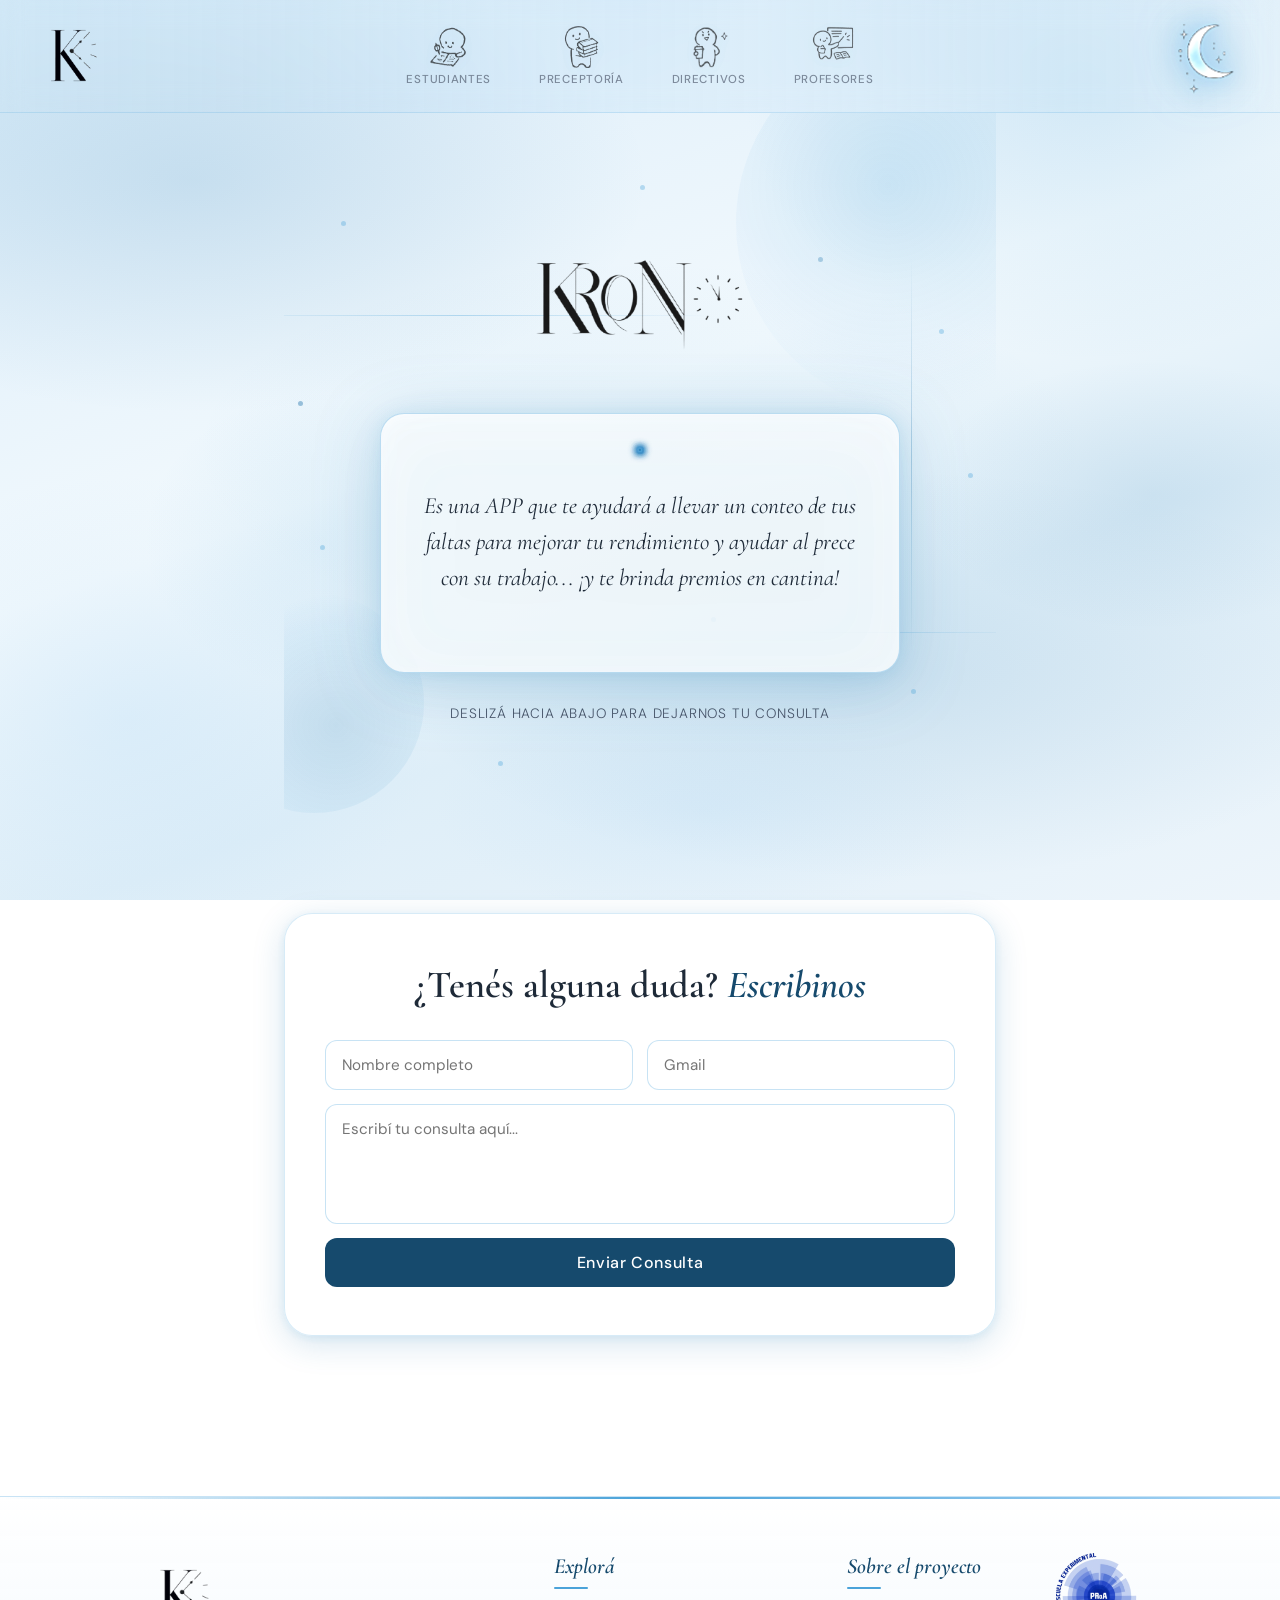
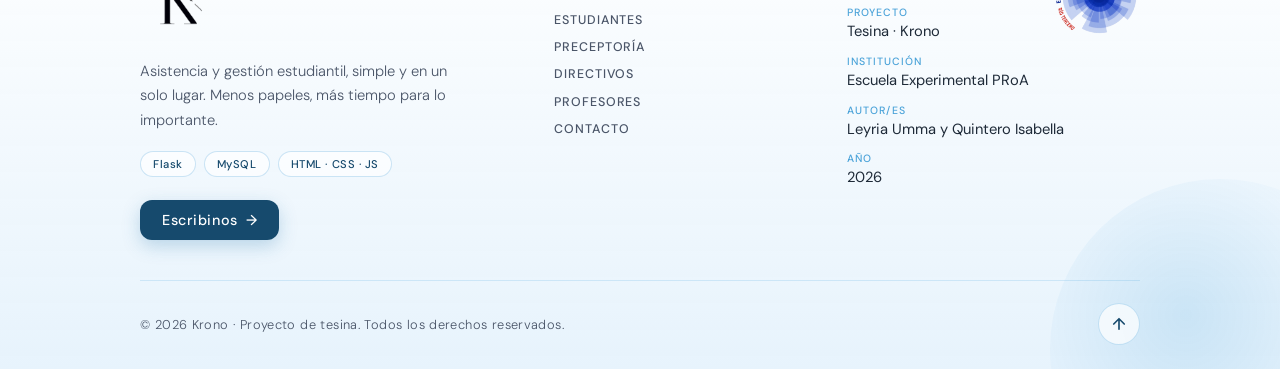
==== commit c2cadd00: "Web Krono terminada" ====
--- a/TESINA/CODIGO/Index.html
+++ b/TESINA/CODIGO/Index.html
@@ -5,7 +5,7 @@
     <meta name="viewport" content="width=device-width, initial-scale=1.0">
     <title>Krono | Web Oficial</title>
     <link rel="icon" type="image/x-icon" href="favicon.png">
-    <link rel="stylesheet" href="style.css">
+    <link rel="stylesheet" href="style.css?v=2">
     <style>
         /* Ícono de Profesores: dos imágenes (clara/oscura) superpuestas que se
            cruzan según el modo — evita que se vean las dos pisadas juntas */
@@ -46,7 +46,11 @@
             <div class="logo-top">
                 <img src="logo-lateral.png" alt="Logo KRONO" class="side-img">
             </div>
-                        <nav class="nav-icons">
+            <!-- Botón hamburguesa: solo se muestra en pantallas chicas (ver style.css) -->
+            <button class="menu-toggle" id="menu-toggle" type="button" aria-label="Abrir menú" aria-expanded="false" aria-controls="nav-principal">
+                <span></span><span></span><span></span>
+            </button>
+            <nav class="nav-icons" id="nav-principal" aria-label="Menú principal">
                 <a href="alumno.html" class="nav-item">
                     <img src="icono-alumno.png" alt="Estudiantes">
                     <span class="nav-label">Estudiantes</span>
@@ -122,6 +126,55 @@
             </section>
 
         </main>
+
+        <footer class="site-footer">
+            <div class="footer-inner">
+
+                <!-- Logo de la escuela (esquina superior derecha) -->
+                <img src="logo_proa.png" alt="Escuela Experimental PRoA, Río Tercero" class="footer-proa">
+
+                <!-- Marca -->
+                <div class="footer-col footer-brand">
+                    <img src="logo-lateral.png" alt="Logo KRONO" class="footer-logo-img">
+                    <p class="footer-tagline">Asistencia y gestión estudiantil, simple y en un solo lugar. Menos papeles, más tiempo para lo importante.</p>
+                    <ul class="footer-chips" aria-label="Tecnologías">
+                        <li>Flask</li>
+                        <li>MySQL</li>
+                        <li>HTML · CSS · JS</li>
+                    </ul>
+                    <a href="#contacto" class="footer-cta">Escribinos <span aria-hidden="true">→</span></a>
+                </div>
+
+                <!-- Navegación -->
+                <nav class="footer-col footer-links" aria-label="Enlaces del pie de página">
+                    <h3 class="footer-title">Explorá</h3>
+                    <a href="alumno.html">Estudiantes</a>
+                    <a href="preceptoria.html">Preceptoría</a>
+                    <a href="directivos.html">Directivos</a>
+                    <a href="profesores.html">Profesores</a>
+                    <a href="#contacto">Contacto</a>
+                </nav>
+
+                <!-- Proyecto -->
+                <div class="footer-col footer-proyecto">
+                    <h3 class="footer-title">Sobre el proyecto</h3>
+                    <dl class="footer-datos">
+                        <div><dt>Proyecto</dt><dd>Tesina · Krono</dd></div>
+                        <div><dt>Institución</dt><dd>Escuela Experimental PRoA</dd></div>
+                        <div><dt>Autor/es</dt><dd>Leyria Umma y Quintero Isabella</dd></div>
+                        <div><dt>Año</dt><dd>2026</dd></div>
+                    </dl>
+                </div>
+
+            </div>
+
+            <div class="footer-bottom">
+                <p>© 2026 Krono · Proyecto de tesina. Todos los derechos reservados.</p>
+                <a href="#" class="footer-top" aria-label="Volver arriba">
+                    <svg viewBox="0 0 24 24" width="18" height="18" fill="none" stroke="currentColor" stroke-width="2.2" stroke-linecap="round" stroke-linejoin="round" aria-hidden="true"><path d="M12 19V5M5 12l7-7 7 7"/></svg>
+                </a>
+            </div>
+        </footer>
     </div>
 
     <script src="script.js"></script>
--- a/TESINA/CODIGO/style.css
+++ b/TESINA/CODIGO/style.css
@@ -382,7 +382,8 @@
 .flip-card-inner {
     position: relative;
     width: 100%; height: 100%;
-    transition: transform 0.8s;
+    /* !important: si no, la regla global de transiciones (modo oscuro) la pisa */
+    transition: transform 0.8s ease !important;
     transform-style: preserve-3d;
 }
 .flip-card:hover .flip-card-inner { transform: rotateY(180deg); }
@@ -392,6 +393,7 @@
     position: absolute;
     width: 100%; height: 100%;
     backface-visibility: hidden;
+    -webkit-backface-visibility: hidden;
     border-radius: 24px;
     border: 1.5px solid rgba(75,163,217,0.35);
     display: flex;
@@ -424,9 +426,6 @@
 }
 
 .school-img { width: 100%; height: 100%; object-fit: cover; }
-.flip-card:hover .school-img {
-    animation: escuela-spin 0.7s ease-in-out forwards;
-}
 
 .footer-msg {
     font-family: 'DM Sans', sans-serif;
@@ -829,3 +828,413 @@
 body.dark-mode .nav-item[href*="profesores"] img {
     content: url('Icono-profes-blanco.png');
 }
+
+
+/* ══════════════════════════════════════════════════════════════
+   RESPONSIVE — menú hamburguesa + ajustes generales
+   Va al final del archivo para ganarle a las reglas anteriores
+   sin tener que usar !important en todo.
+══════════════════════════════════════════════════════════════ */
+
+/* En escritorio el botón hamburguesa no existe */
+.menu-toggle { display: none; }
+
+/* ── Celulares y tablets chicas (≤ 768px): navbar con hamburguesa ── */
+@media (max-width: 768px) {
+
+    /* Barra superior: logo a la izquierda, modo + hamburguesa a la derecha */
+    .sidebar { padding: 0.6rem 1rem; gap: 0.5rem; }
+    .side-img { width: 70px; }
+    .sidebar .modo-btn { width: 52px; height: 52px; order: 2; }
+
+    /* Botón hamburguesa */
+    .menu-toggle {
+        display: flex;
+        flex-direction: column;
+        justify-content: center;
+        align-items: center;
+        gap: 5px;
+        width: 44px;
+        height: 44px;
+        padding: 0;
+        border: none;
+        background: transparent;
+        border-radius: 12px;
+        cursor: pointer;
+        flex-shrink: 0;
+        order: 3;
+        -webkit-tap-highlight-color: transparent;
+    }
+    .menu-toggle:focus-visible { outline: 2px solid var(--sky-strong); outline-offset: 2px; }
+    .menu-toggle span {
+        display: block;
+        width: 24px;
+        height: 3px;
+        border-radius: 2px;
+        background: var(--sky-deep);
+        transition: transform 0.3s ease, opacity 0.2s ease, background-color 0.35s ease !important;
+    }
+    /* Se transforma en X al abrir */
+    .sidebar.menu-abierto .menu-toggle span:nth-child(1) { transform: translateY(8px) rotate(45deg); }
+    .sidebar.menu-abierto .menu-toggle span:nth-child(2) { opacity: 0; }
+    .sidebar.menu-abierto .menu-toggle span:nth-child(3) { transform: translateY(-8px) rotate(-45deg); }
+
+    /* Los 4 botones pasan a ser un panel desplegable debajo de la barra.
+       Cerrado = invisible pero con layout (así el JS del ícono de Profesores
+       puede seguir midiendo el tamaño real de los íconos). */
+    .nav-icons {
+        left: 0;
+        right: 0;
+        top: 100%;
+        transform: translateY(-8px);
+        flex-direction: column;
+        align-items: stretch;
+        gap: 0.2rem;
+        padding: 0.6rem 1rem 1rem;
+        max-height: calc(100vh - 80px);
+        overflow-y: auto;
+        background: rgba(250, 247, 241, 0.97);
+        border-bottom: 1px solid rgba(75, 163, 217, 0.25);
+        border-radius: 0 0 20px 20px;
+        box-shadow: 0 14px 28px rgba(26, 111, 168, 0.18);
+        opacity: 0;
+        visibility: hidden;
+        pointer-events: none;
+        transition: opacity 0.25s ease, transform 0.25s ease, visibility 0.25s ease !important;
+    }
+    .sidebar.menu-abierto .nav-icons {
+        opacity: 1;
+        visibility: visible;
+        pointer-events: auto;
+        transform: translateY(0);
+    }
+
+    /* Mientras el menú está abierto, la barra no se esconde al scrollear */
+    .sidebar.menu-abierto.header-oculto {
+        transform: none;
+        opacity: 1;
+        pointer-events: auto;
+    }
+
+    /* Cada opción: ícono a la izquierda, texto a la derecha, fácil de tocar */
+    .nav-item {
+        flex-direction: row;
+        justify-content: flex-start;
+        gap: 1rem;
+        padding: 0.55rem 0.8rem;
+        border-radius: 14px;
+        opacity: 1;
+    }
+    .nav-item:hover,
+    .nav-item.active { transform: none; background: rgba(75, 163, 217, 0.12); }
+    .nav-icons .nav-item img { width: 40px; height: 40px; flex-shrink: 0; }
+    .nav-icons .nav-icon-profes-wrap { width: 40px !important; height: 40px !important; flex-shrink: 0; }
+    .nav-icons .nav-icon-profes-img { margin: 0; }
+    .nav-label { font-size: 0.85rem; }
+
+    /* Modo oscuro del panel y del botón */
+    body.dark-mode .nav-icons {
+        background: rgba(8, 20, 38, 0.97);
+        border-bottom-color: rgba(75, 163, 217, 0.22);
+        box-shadow: 0 14px 28px rgba(0, 0, 0, 0.5);
+    }
+    body.dark-mode .menu-toggle span { background: var(--sky-mid); }
+    body.dark-mode .nav-item:hover,
+    body.dark-mode .nav-item.active { background: rgba(75, 163, 217, 0.16); }
+
+    /* Ajustes generales */
+    .main-content { padding: 0 1.25rem; }
+    input, textarea { width: 100%; min-width: 0; font-size: 16px; } /* 16px evita el zoom automático de iOS */
+}
+
+@media (max-width: 768px) and (prefers-reduced-motion: reduce) {
+    .nav-icons,
+    .menu-toggle span { transition: none !important; }
+}
+
+/* ── Celulares (≤ 640px) ── */
+@media (max-width: 640px) {
+    .hero-container { gap: 1.5rem; }
+    .krono-header { max-width: 200px; }
+    .flip-card-front { padding: 1.25rem; }
+    .flip-card-front p { font-size: 1.1rem; line-height: 1.5; }
+    .footer-msg { font-size: 0.75rem; }
+    .contact-section { padding: 3rem 0 4rem; }
+    .form-container { border-radius: 22px; }
+}
+
+/* ── Celulares muy chicos (≤ 400px) ── */
+@media (max-width: 400px) {
+    .sidebar { padding: 0.5rem 0.75rem; }
+    .main-content { padding: 0 1rem; }
+    .flip-card-front { padding: 1rem; }
+    .flip-card-front p { font-size: 1.02rem; }
+    .section-title { font-size: 1.6rem; margin-bottom: 1.5rem; }
+    .form-container { padding: 1.5rem 1.1rem; }
+}
+
+
+/* ══════════════════════════════════════════════
+   FOOTER
+══════════════════════════════════════════════ */
+html { scroll-behavior: smooth; }
+
+.site-footer {
+    position: relative;
+    width: 100%;
+    margin-top: 3rem;
+    padding: 3.5rem 2rem 1.5rem;
+    overflow: hidden;
+    background: linear-gradient(180deg, rgba(255,255,255,0.35) 0%, rgba(168,212,245,0.28) 100%);
+    border-top: 1px solid rgba(75,163,217,0.2);
+    backdrop-filter: blur(14px);
+    -webkit-backdrop-filter: blur(14px);
+}
+
+/* Línea de acento animada arriba de todo */
+.site-footer::before {
+    content: '';
+    position: absolute;
+    top: 0; left: 0; right: 0;
+    height: 2px;
+    background: linear-gradient(90deg,
+        transparent 0%, var(--sky-strong) 25%, var(--sky-mid) 50%, var(--sky-strong) 75%, transparent 100%);
+    background-size: 200% 100%;
+    animation: footer-linea 6s linear infinite;
+}
+@keyframes footer-linea {
+    from { background-position: 0% 0; }
+    to   { background-position: 200% 0; }
+}
+
+/* Orbe decorativo, igual que el del hero */
+.site-footer::after {
+    content: '';
+    position: absolute;
+    width: 340px; height: 340px;
+    right: -110px; bottom: -150px;
+    border-radius: 50%;
+    background: radial-gradient(circle at 40% 40%,
+        rgba(75,163,217,0.20) 0%, rgba(168,212,245,0.09) 50%, transparent 70%);
+    animation: orbe-float 8s ease-in-out infinite;
+    pointer-events: none;
+}
+
+.footer-inner,
+.footer-bottom {
+    position: relative;
+    z-index: 1;
+    max-width: 1000px;
+    margin: 0 auto;
+}
+
+.footer-inner {
+    display: grid;
+    grid-template-columns: 1.5fr 1fr 1.2fr;
+    gap: 3rem;
+    padding-bottom: 2.5rem;
+}
+
+.footer-col { display: flex; flex-direction: column; }
+
+/* ── Logo de la escuela, esquina superior derecha ── */
+.footer-proa {
+    position: absolute;
+    top: 0; right: 0;
+    width: 84px; height: auto;
+    pointer-events: none;
+}
+body.dark-mode .footer-proa {
+    /* el texto del logo es azul oscuro: un fondo claro lo mantiene legible */
+    background: rgba(255,255,255,0.92);
+    border-radius: 50%;
+    padding: 4px;
+}
+
+/* ── Marca ── */
+.footer-logo-img { width: 90px; height: auto; margin-bottom: 1rem; }
+.footer-tagline {
+    font-size: 0.92rem;
+    font-weight: 300;
+    line-height: 1.65;
+    color: var(--ink-muted);
+    max-width: 320px;
+}
+
+.footer-chips {
+    list-style: none;
+    display: flex;
+    flex-wrap: wrap;
+    gap: 0.5rem;
+    margin: 1.2rem 0 1.4rem;
+}
+.footer-chips li {
+    font-size: 0.7rem;
+    font-weight: 500;
+    letter-spacing: 0.05em;
+    padding: 5px 12px;
+    border-radius: 999px;
+    color: var(--sky-deep);
+    background: rgba(255,255,255,0.65);
+    border: 1px solid rgba(75,163,217,0.28);
+}
+
+.footer-cta {
+    align-self: flex-start;
+    display: inline-flex;
+    align-items: center;
+    gap: 0.5rem;
+    padding: 11px 22px;
+    border-radius: 12px;
+    background: var(--sky-deep);
+    color: #fff;
+    font-size: 0.9rem;
+    font-weight: 500;
+    letter-spacing: 0.04em;
+    text-decoration: none;
+    box-shadow: 0 6px 18px rgba(26,111,168,0.25);
+    transition: background-color 0.25s ease, transform 0.25s ease, box-shadow 0.25s ease !important;
+}
+.footer-cta span { transition: transform 0.25s ease !important; }
+.footer-cta:hover {
+    background: var(--sky-strong);
+    transform: translateY(-2px);
+    box-shadow: 0 10px 24px rgba(75,163,217,0.35);
+}
+.footer-cta:hover span { transform: translateX(4px); }
+
+/* ── Títulos de columna ── */
+.footer-title {
+    font-family: 'Cormorant Garamond', serif;
+    font-size: 1.35rem;
+    font-weight: 600;
+    font-style: italic;
+    color: var(--sky-deep);
+    margin-bottom: 1.1rem;
+    padding-bottom: 0.6rem;
+    position: relative;
+}
+.footer-title::after {
+    content: '';
+    position: absolute;
+    left: 0; bottom: 0;
+    width: 34px; height: 2px;
+    border-radius: 2px;
+    background: var(--sky-strong);
+}
+
+/* ── Links ── */
+.footer-links a {
+    display: inline-flex;
+    align-items: center;
+    align-self: flex-start;
+    gap: 0;
+    padding: 0.35rem 0;
+    font-size: 0.78rem;
+    font-weight: 500;
+    letter-spacing: 0.07em;
+    text-transform: uppercase;
+    text-decoration: none;
+    color: var(--ink-muted);
+    transition: color 0.25s ease, gap 0.25s ease !important;
+}
+.footer-links a::before {
+    content: '';
+    width: 0; height: 2px;
+    border-radius: 2px;
+    background: var(--sky-strong);
+    transition: width 0.25s ease !important;
+}
+.footer-links a:hover { color: var(--sky-deep); gap: 0.6rem; }
+.footer-links a:hover::before { width: 16px; }
+
+/* ── Datos del proyecto ── */
+.footer-datos { display: flex; flex-direction: column; gap: 0.85rem; }
+.footer-datos dt {
+    font-size: 0.66rem;
+    font-weight: 500;
+    letter-spacing: 0.1em;
+    text-transform: uppercase;
+    color: var(--sky-strong);
+}
+.footer-datos dd {
+    margin: 2px 0 0;
+    font-size: 0.92rem;
+    color: var(--ink);
+}
+
+/* ── Barra inferior ── */
+.footer-bottom {
+    display: flex;
+    justify-content: space-between;
+    align-items: center;
+    gap: 1rem;
+    padding-top: 1.4rem;
+    border-top: 1px solid rgba(75,163,217,0.2);
+    font-size: 0.8rem;
+    font-weight: 300;
+    letter-spacing: 0.03em;
+    color: var(--ink-muted);
+}
+
+.footer-top {
+    flex-shrink: 0;
+    display: flex;
+    align-items: center;
+    justify-content: center;
+    width: 42px; height: 42px;
+    border-radius: 50%;
+    color: var(--sky-deep);
+    background: rgba(255,255,255,0.7);
+    border: 1.5px solid rgba(75,163,217,0.3);
+    transition: transform 0.25s ease, background-color 0.25s ease,
+                color 0.25s ease, box-shadow 0.25s ease !important;
+}
+.footer-top:hover {
+    transform: translateY(-4px);
+    background: var(--sky-deep);
+    color: #fff;
+    box-shadow: 0 8px 20px rgba(75,163,217,0.4);
+}
+
+/* ── Modo oscuro ── */
+body.dark-mode .site-footer {
+    background: linear-gradient(180deg, rgba(8,20,38,0.45) 0%, rgba(26,111,168,0.18) 100%);
+    border-top-color: rgba(75,163,217,0.18);
+}
+body.dark-mode .footer-logo-img { content: url('logo-lateral-blanco.png'); }
+body.dark-mode .footer-title { color: var(--sky-mid); }
+body.dark-mode .footer-links a:hover { color: var(--sky-mid); }
+body.dark-mode .footer-chips li {
+    color: var(--sky-mid);
+    background: rgba(26,111,168,0.18);
+    border-color: rgba(75,163,217,0.25);
+}
+body.dark-mode .footer-cta { background: var(--sky-strong); box-shadow: 0 6px 18px rgba(0,0,0,0.4); }
+body.dark-mode .footer-cta:hover { background: var(--sky-mid); color: #0c1a2e; }
+body.dark-mode .footer-bottom { border-top-color: rgba(75,163,217,0.15); }
+body.dark-mode .footer-top {
+    color: var(--sky-mid);
+    background: rgba(8,20,38,0.7);
+    border-color: rgba(75,163,217,0.28);
+}
+body.dark-mode .footer-top:hover { background: var(--sky-mid); color: #0c1a2e; }
+
+/* ── Tablets ── */
+@media (max-width: 900px) {
+    .footer-inner { grid-template-columns: 1fr 1fr; gap: 2.5rem; }
+    .footer-brand { grid-column: 1 / -1; }
+}
+
+/* ── Celulares ── */
+@media (max-width: 640px) {
+    .site-footer { padding: 2.5rem 1.25rem 1.25rem; margin-top: 2rem; }
+    .footer-inner { grid-template-columns: 1fr; gap: 2rem; padding-bottom: 2rem; }
+    .footer-bottom { font-size: 0.74rem; }
+    .footer-proa { width: 64px; }
+}
+
+@media (prefers-reduced-motion: reduce) {
+    .site-footer::before, .site-footer::after { animation: none; }
+    html { scroll-behavior: auto; }
+}
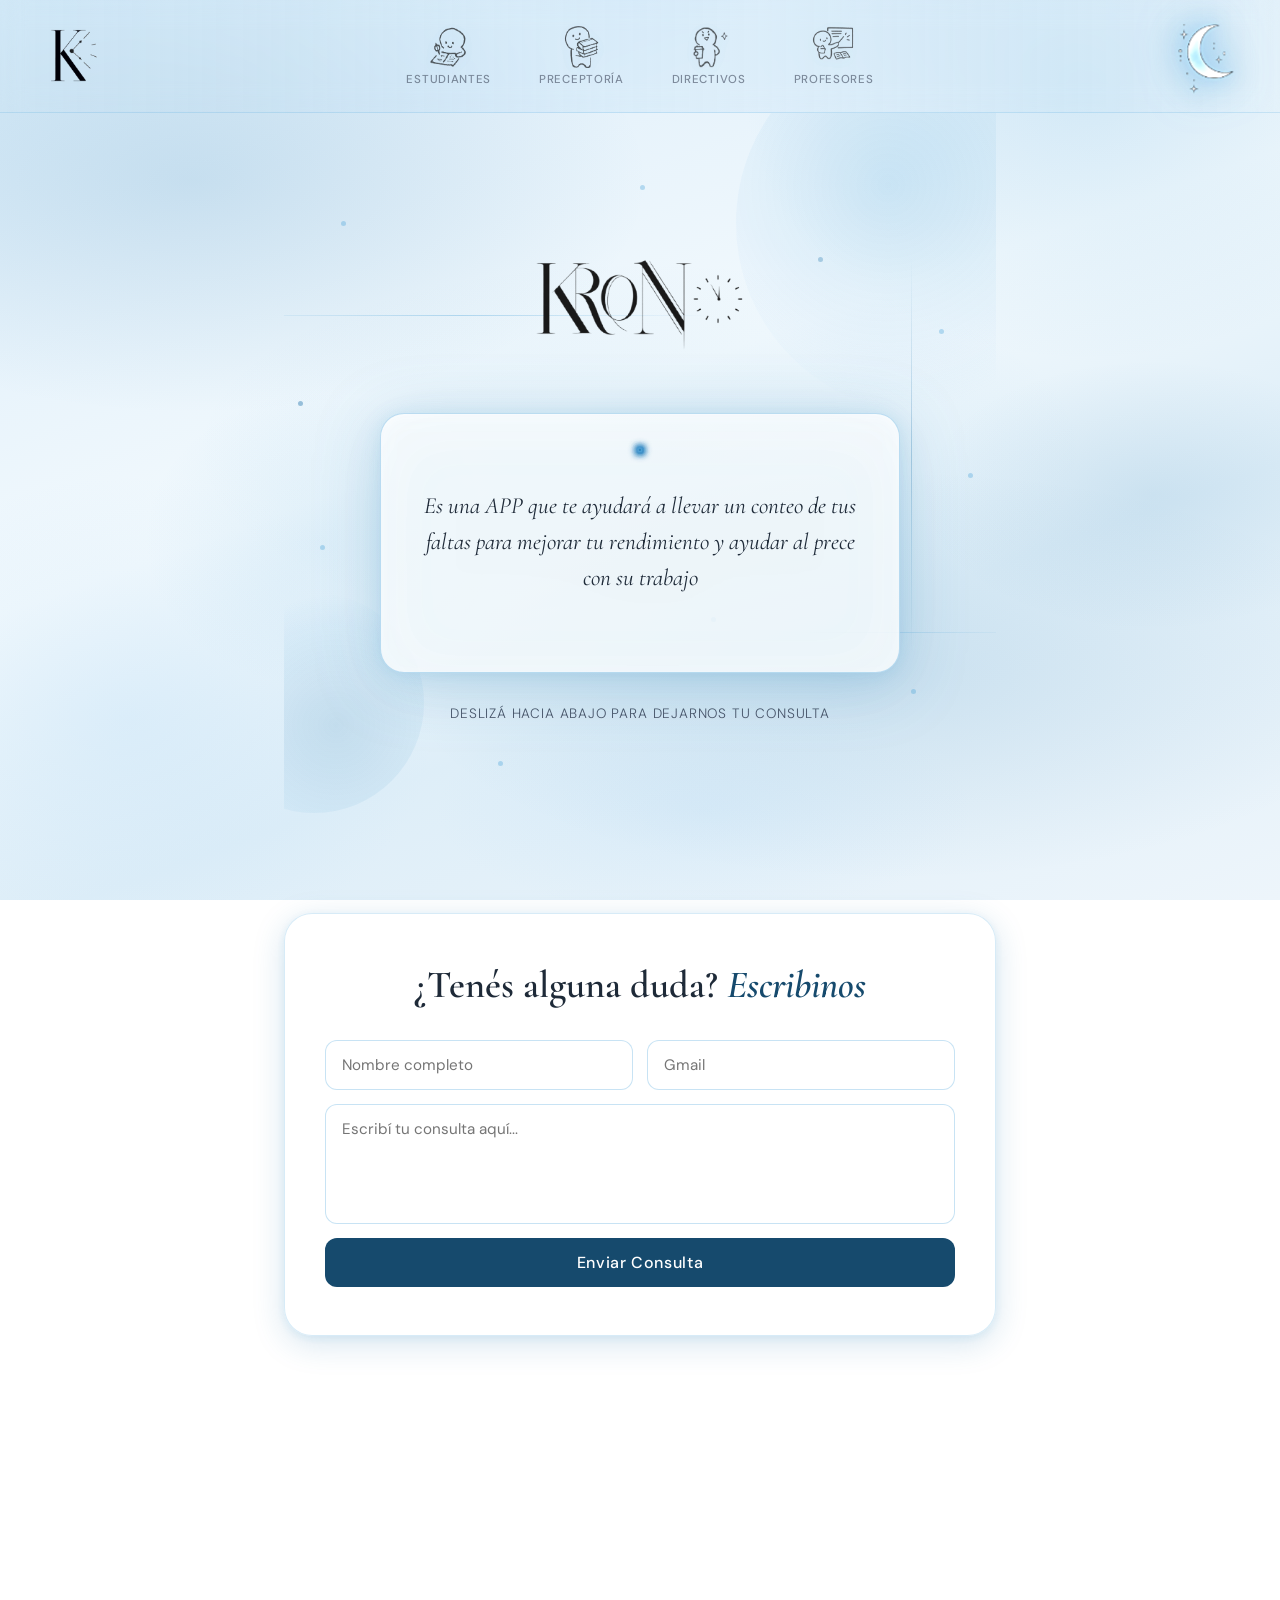
==== commit 092dd95e: "Última carga de archivos para la defensa final, adjuntamos informe de tesina" ====
--- a/TESINA/CODIGO/Index.html
+++ b/TESINA/CODIGO/Index.html
@@ -98,7 +98,7 @@
                     <div class="flip-card">
                         <div class="flip-card-inner">
                             <div class="flip-card-front">
-                                <p>Es una APP que te ayudará a llevar un conteo de tus faltas para mejorar tu rendimiento y ayudar al prece con su trabajo... ¡y te brinda premios en cantina!</p>
+                                <p>Es una APP que te ayudará a llevar un conteo de tus faltas para mejorar tu rendimiento y ayudar al prece con su trabajo</p>
                             </div>
                             <div class="flip-card-back">
                                 <img src="imagen-escuela.png" alt="Mi Escuela" class="school-img">
@@ -114,7 +114,7 @@
                 <div class="form-container">
                     <h2 class="section-title">¿Tenés alguna duda? <span>Escribinos</span></h2>
 
-                    <form id="contactForm" action="https://formspree.io/f/mgopoaoa" method="POST" class="krono-form">
+                    <form id="contactForm" action="https://formspree.io/f/moedppkl" method="POST" class="krono-form">
                         <div class="form-row">
                             <input type="text" name="nombre" id="nombre" placeholder="Nombre completo" required>
                             <input type="email" name="email" id="email" placeholder="Gmail" required>
@@ -136,7 +136,7 @@
                 <!-- Marca -->
                 <div class="footer-col footer-brand">
                     <img src="logo-lateral.png" alt="Logo KRONO" class="footer-logo-img">
-                    <p class="footer-tagline">Asistencia y gestión estudiantil, simple y en un solo lugar. Menos papeles, más tiempo para lo importante.</p>
+                    <p class="footer-tagline">Asistencia y gestión estudiantil, información centralizada. Menos papeles, más tiempo para lo importante.</p>
                     <ul class="footer-chips" aria-label="Tecnologías">
                         <li>Flask</li>
                         <li>MySQL</li>
@@ -177,6 +177,6 @@
         </footer>
     </div>
 
-    <script src="script.js"></script>
+    <script src="script.js?v=2"></script>
 </body>
 </html>
